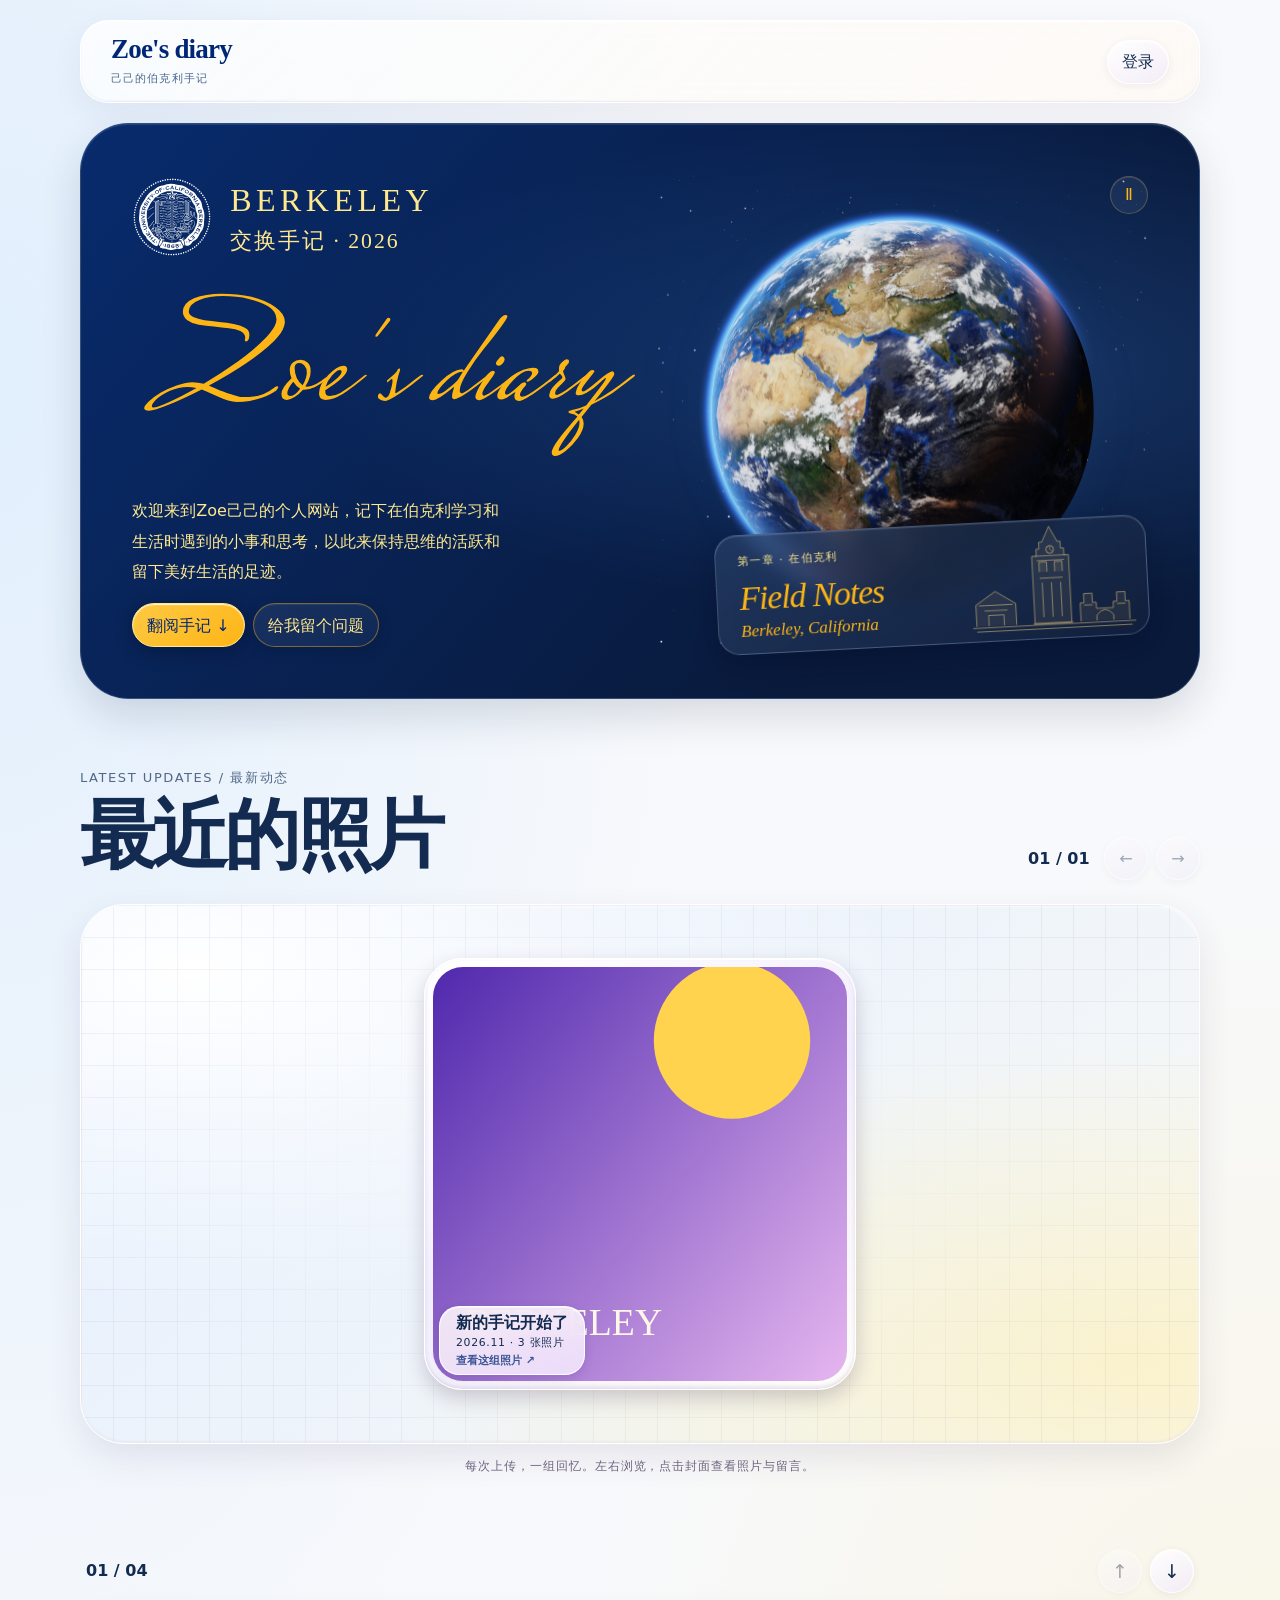
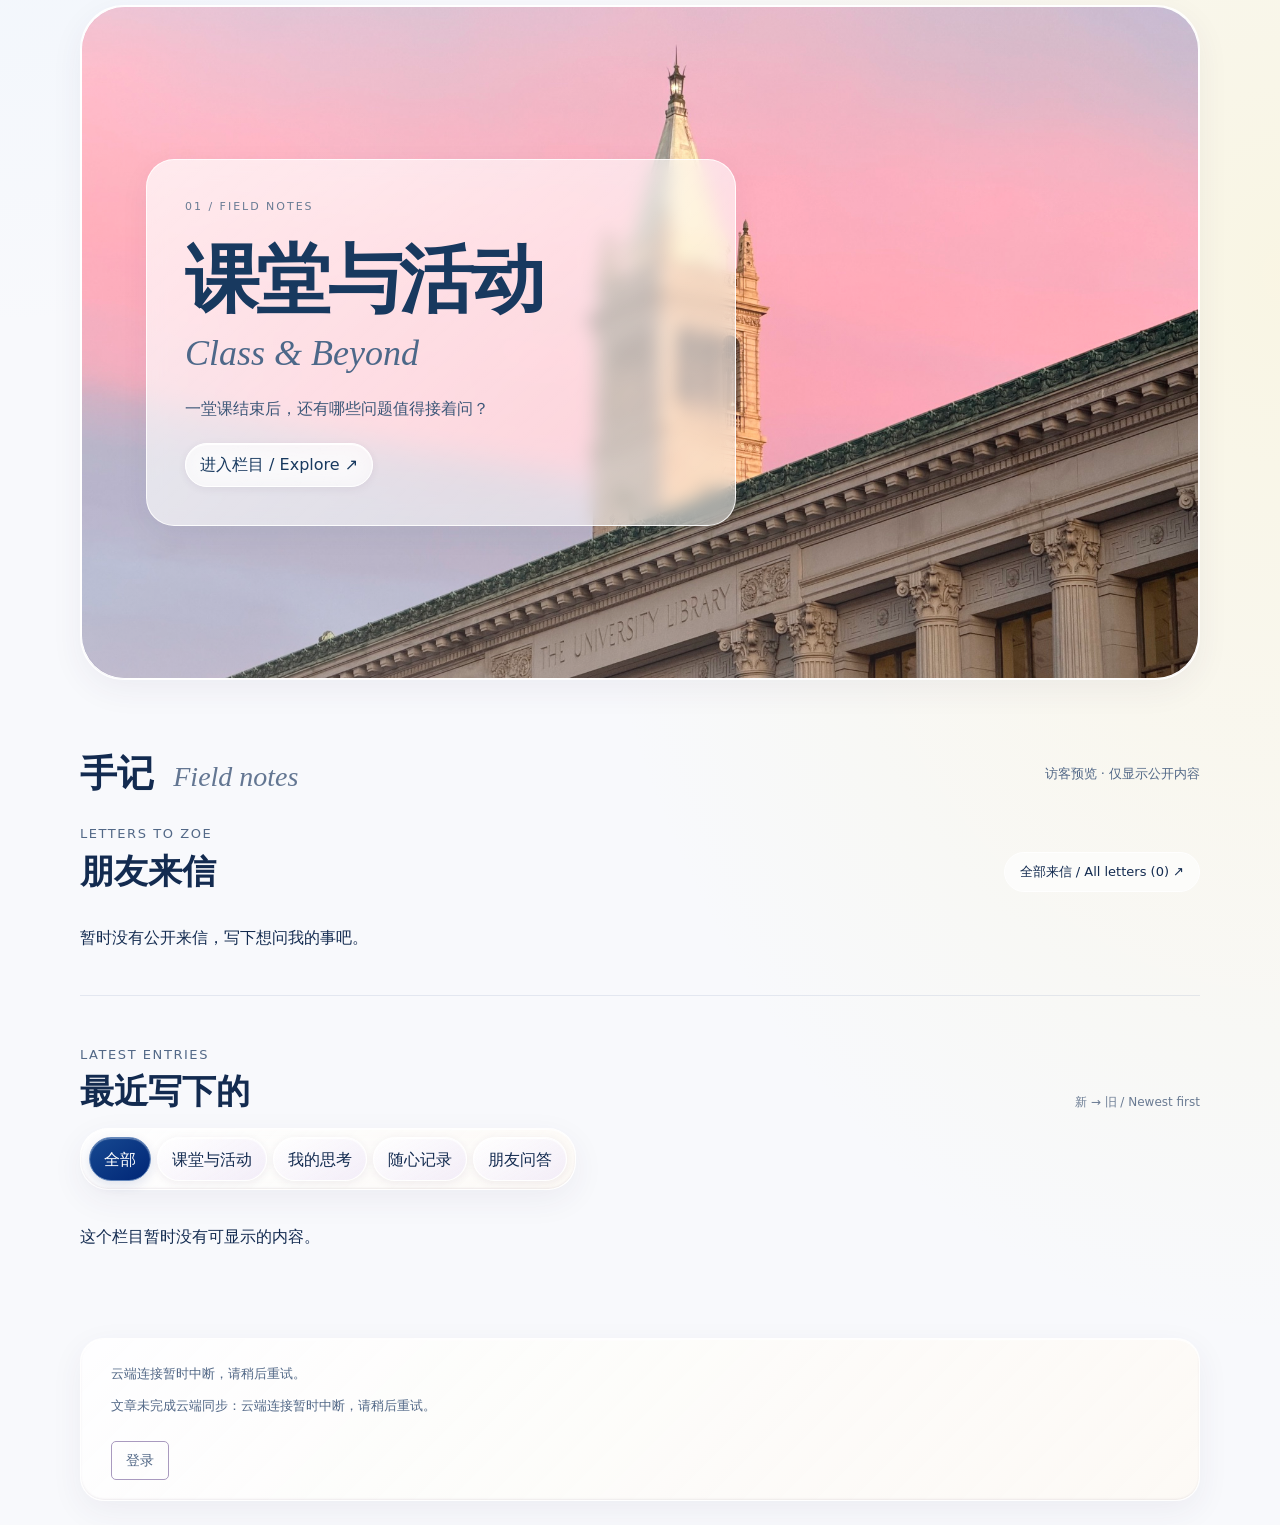
==== index.html @ cb672be5 "Publish Zoe diary frontend with shared private cloud storage Publish only the reviewed public page f" ====
<!doctype html><html lang="zh-CN"><head><meta charset="utf-8"><meta name="viewport" content="width=device-width,initial-scale=1"><meta name="description" content="Zoe 在伯克利的学习与生活手记"><title>Zoe's diary</title><link rel="stylesheet" href="styles.css?v=independent-1"><link rel="stylesheet" href="diary.css?v=independent-1"><link rel="stylesheet" href="journal.css?v=independent-1"></head><body>
<dialog id="intro" aria-label="开场动画"><b id="introCount" aria-hidden="true">100%</b><button type="button" id="skipIntro">跳过开场</button></dialog>
<header><strong lang="en">Zoe's diary<span>己己的伯克利手记</span></strong><button id="loginEntry" type="button">登录</button><button id="authorEntry" type="button" hidden>作者中心</button><button id="openEntryTrash" type="button" hidden>已删除内容</button><button id="mode" hidden>切换访客预览</button><button class="primary" id="new" hidden>＋ 写一篇</button></header>
<main id="homeMain">
  <div class="hero">
    <div class="hero-copy"><div class="hero-identity"><img src="/asset-berkeley-seal.svg" width="80" height="80" alt="加利福尼亚大学伯克利分校校徽"><small class="label"><span lang="en">BERKELEY</span><br><span>交换手记 · 2026</span></small></div><h1><button id="titleSignature" type="button" lang="en" aria-label="Zoe's diary，点击重写">Zoe's diary</button></h1><p>欢迎来到Zoe己己的个人网站，记下在伯克利学习和生活时遇到的小事和思考，以此来保持思维的活跃和留下美好生活的足迹。</p><div class="actions"><button class="primary" id="browse">翻阅手记 ↓</button><button id="ask">给我留个问题</button></div></div>
    <div class="hero-orbit">
      <div id="heroGlobe" role="img" aria-label="缓缓旋转的地球，可左右拖动"><div class="globe-placeholder" aria-hidden="true"></div><canvas aria-hidden="true"></canvas></div>
      <button id="globeMotion" type="button" aria-label="暂停地球自动旋转">Ⅱ</button>
      <div class="chapter"><div class="chapter-copy"><small class="label">第一章 · 在伯克利</small><b id="latinSignature" lang="en">Field Notes</b><i>Berkeley, California</i></div>
        <svg class="berkeley-skyline" viewBox="0 0 220 145" fill="none" aria-hidden="true">
          <g fill="currentColor" fill-opacity=".12" stroke="currentColor" stroke-width="1" stroke-linejoin="round">
            <path d="M8 132V104L34 87L60 104V132M12 105H56M19 112H49M24 132V118H44V132"/>
            <path d="M84 132V44H90V35H94V26H98L108 6L118 26H122V35H126V44H132V132Z"/>
            <path d="M88 44H128M90 50H126M93 65V52H103V65M113 65V52H123V65M93 73H123M96 79V124M108 79V124M120 79V124M82 132H134"/>
            <path d="M144 132V108H149V96H160V108H165V116H187V108H192V96H203V108H208V132M165 132V125Q176 111 187 125V132M149 111H160M192 111H203"/>
            <path d="M3 134H216M8 139H211" fill="none"/>
          </g>
          <circle cx="108" cy="36" r="5" stroke="currentColor" stroke-width="1.2"/>
          <path d="M108 32V36L111 38" stroke="currentColor" stroke-width=".8"/>
        </svg>
      </div>
    </div>
  </div>
  <section id="updates" aria-labelledby="updatesTitle">
    <div class="updates-head">
      <div><small class="label">LATEST UPDATES / 最新动态</small><h2 id="updatesTitle">最近的照片</h2></div>
      <div class="actions">
        <span id="updateCount" aria-live="polite">01 / 03</span>
        <button id="updatePrev" aria-label="上一张照片" type="button">←</button>
        <button id="updateNext" aria-label="下一张照片" type="button">→</button>
        <button class="primary" id="addUpdate" type="button">＋ 上传照片</button>
        <button id="openPhotoTrash" type="button" hidden>已删除照片</button>
      </div>
    </div>
    <div id="coverflow" tabindex="0" role="region" aria-roledescription="carousel" aria-label="照片动态，按上传批次浏览，可左右拖动">
      <div class="update-rail"><div class="update-stage"></div></div>
    </div>
    <p class="dragHint">每次上传，一组回忆。左右浏览，点击封面查看照片与留言。</p>
  </section>
  <section id="covers" aria-label="翻阅栏目"><div class="coverbar"><p id="coverCount" aria-live="polite">01 / 04</p><div class="actions"><button id="coverPrev" aria-label="上一个栏目">↑</button><button id="coverNext" aria-label="下一个栏目">↓</button></div></div><div id="coverTrack" tabindex="0" aria-label="栏目封面，可上下滑动"></div></section>
  <section id="notes" tabindex="-1"><div class="bar"><h2>手记 <i>Field notes</i></h2><small id="view">作者视角 · 含私人记录</small></div><section id="pinnedLetters" aria-labelledby="pinnedHeading"><div class="notes-section-head"><div><small class="label">LETTERS TO ZOE</small><h3 id="pinnedHeading">朋友来信</h3></div><button id="allLetters" type="button">全部来信 ↗</button></div><div id="letterHighlights"></div></section><div class="notes-section-head"><div><small class="label">LATEST ENTRIES</small><h3>最近写下的</h3></div><span>新 → 旧 / Newest first</span></div><nav id="tabs" aria-label="手记栏目"></nav><div id="entries"></div></section>
</main>
<main id="journalPage" hidden tabindex="-1">
  <div class="journal-nav"><button id="backToDiary" type="button">← 返回手记 / Back to diary</button><nav id="journalTabs" aria-label="切换手记栏目"></nav><button id="writeLetterFromJournal" hidden type="button">给我写封信 / Write a letter ↗</button></div>
  <div class="journal-heading"><small class="label" id="journalEnglish"></small><h1 id="journalTitle"></h1><p id="journalDescription"></p></div>
  <nav id="classTopics" hidden aria-label="课堂与活动分区"></nav>
  <section id="journalGallerySection" aria-label="栏目文章画廊"><div id="journalGallery" tabindex="0" role="region" aria-roledescription="carousel" aria-label="左右滑动浏览文章"><div class="journal-rail"><div class="journal-stage"></div></div></div><div class="journal-gallery-controls"><button id="journalPrev" type="button" aria-label="上一篇文章">←</button><span id="journalCount" aria-live="polite"></span><button id="journalNext" type="button" aria-label="下一篇文章">→</button></div><p class="journal-hint">左右滑动，点击阅读 / Slide to explore, open to read</p><div id="journalEmpty" hidden><h2>这一页，还在慢慢写。</h2><p>New stories are on their way.</p><button id="writeInTopic" class="primary" type="button">在这里写一篇 ↗</button></div></section>
</main>
<dialog id="articleReader" aria-labelledby="articleHeading"><div class="article-reader-toolbar"><small id="articleCategory"></small><button id="closeArticle" type="button" aria-label="关闭文章">×</button></div><h2 id="articleHeading"></h2><p id="articleDate"></p><div id="articleBody" class="article-prose"></div><section id="articleDiscussion" aria-label="文章评论"><div class="bar"><h3>读后留言</h3><button id="refreshArticleComments" type="button">刷新留言</button></div><p class="discussion-note">留言默认仅你和 Zoe 可见，由 Zoe 决定是否公开；回复跟随原评论的可见范围。</p><div id="articleCommentList" aria-live="polite"></div><form id="articleCommentForm"><label>你的落款（选填）<input name="nickname" maxlength="40" autocomplete="nickname"></label><p id="articleReplyTarget" hidden></p><button id="cancelArticleReply" type="button" hidden>取消回复</button><label>写下你的想法<textarea name="body" required maxlength="2000" placeholder="读到这里，你想到了什么？"></textarea></label><button class="primary" type="submit">发送留言</button><p id="articleCommentStatus" role="status"></p></form></section><div class="article-reader-actions"><button id="previousArticle" type="button">← 上一篇</button><button id="editArticle" type="button">编辑文章</button><button id="editArticleCover" type="button">编辑封面</button><button id="deleteArticleEntry" type="button" hidden>删除文章</button><button id="nextArticle" type="button">下一篇 →</button></div></dialog>
<dialog id="coverEditor" aria-labelledby="coverEditorHeading"><form id="coverForm"><div class="cover-editor-head"><div><small class="label">MAKE IT YOURS</small><h2 id="coverEditorHeading">编辑封面</h2></div><button id="closeCoverEditor" type="button" aria-label="关闭封面编辑">×</button></div><p>封面图片与文字单独保存，不会改动文章正文。</p><div class="cover-editor-layout"><div id="entryCoverPreview" aria-label="封面预览"></div><div><label>封面样式<select name="mode"><option value="auto">默认图片</option><option value="image">自选图片</option><option value="text">纯文字封面</option></select></label><label>封面图片<input name="image" type="file" accept="image/*"></label><label>封面标题（选填）<input name="title" maxlength="100" placeholder="留空沿用原有标题"></label><label>封面副标题（选填）<textarea name="subtitle" maxlength="160" placeholder="一句话、一段心情，或英文小标题"></textarea></label><button id="resetEntryCover" type="button">恢复默认封面</button></div></div><p id="coverSaveStatus" role="status"></p><div class="actions"><button id="saveEntryCover" class="primary" type="submit">保存封面</button><button id="cancelEntryCover" type="button">取消</button></div></form></dialog>
<footer><small id="cloudNotice" role="status">正在连接云端…</small><div class="actions"><button id="importLocal" hidden type="button">同步本机旧照片到云端</button><button id="importLetters" hidden type="button">同步本机旧留言到云端</button></div><small id="articleSyncStatus" role="status">正在连接文章云端…</small><button id="retryArticleSync" type="button" hidden>重试文章同步</button><div class="account-footer"><button id="footerLogin" type="button">登录</button><button id="footerAuthor" type="button" hidden>作者中心</button></div></footer>
<dialog id="loginPanel" aria-labelledby="loginHeading"><div class="bar"><h2 id="loginHeading">Google 登录</h2><button type="button" data-close aria-label="关闭登录说明">×</button></div><p id="loginMessage">公开内容无需登录。只有 Zoe 指定的 Google 账号可以进入作者中心。</p><p>手机和电脑都可以直接通过浏览器登录。</p><a id="accountSignIn" class="account-link primary" target="_top" href="https://zoe-diary.zoe-diary-independent.workers.dev/auth/login">使用 Google 登录</a></dialog>
<dialog id="authorCenter" aria-labelledby="authorHeading"><div class="bar"><div><small>YOUR DIARY, YOUR SPACE</small><h2 id="authorHeading">作者中心</h2></div><button type="button" data-close aria-label="关闭作者中心">×</button></div><p>欢迎回来，Zoe。文章和照片保存在同一个云端，手机与电脑同步。</p><div class="actions author-shortcuts"><button id="authorWrite" class="primary" type="button">写一篇文章</button><button id="authorUpload" type="button">上传一组照片</button><button id="openMigration" type="button">迁移与备份</button><button id="authorLetters" type="button">回复来信</button></div><nav class="author-tabs" aria-label="作者管理内容"><button id="authorArticleTab" type="button" aria-pressed="true">文章管理</button><button id="authorPhotoTab" type="button" aria-pressed="false">照片管理</button></nav><p id="authorCenterStatus" role="status"></p><div id="authorArticleList"></div><div id="authorAlbumList" hidden></div><div class="account-footer"><form method="post" action="/auth/logout"><button type="submit">退出账号</button></form><span>只有作者账号能进入此处。</span></div></dialog>
<dialog id="migrationPanel" aria-labelledby="migrationHeading"><div class="bar"><h2 id="migrationHeading">迁移与备份</h2><button type="button" data-close aria-label="关闭迁移面板">×</button></div><p>导入原网站的完整云端备份，保留私密设置、照片原图、评论和相册顺序。现有的不同内容不会被覆盖。</p><p id="migrationStatus" role="status"></p><input id="migrationFile" type="file" accept=".ndjson" hidden><button id="chooseMigration" type="button">选择原网站备份文件</button><a class="account-link" href="/api/migration/export" download>下载当前云端备份</a></dialog>
<dialog id="editor"><form id="editForm"><h2 id="editHeading">写一篇</h2><label>标题<input name="title" required maxlength="120"></label><div class="meta-fields"><label>栏目<select name="category"></select></label><label>可见范围<select name="visibility"><option value="private">仅自己可见</option><option value="public">所有访客可见</option></select></label></div><div class="meta-fields"><label id="topicLabel" hidden>课堂分区<select name="topic"><option>有趣的经济学小知识</option><option>beyond lecture</option></select></label><label>发表时间<input type="datetime-local" name="publishedAt"><small>未记日期的旧手记可留空</small></label></div><strong id="proseLabel">正文</strong><div class="actions prose-tools" role="group" aria-label="正文排版"><button type="button" data-format="formatBlock" data-value="p">正文</button><button type="button" data-format="formatBlock" data-value="h4">小标题</button><button type="button" data-format="bold">加粗</button><button type="button" data-format="italic">斜体</button><button type="button" data-format="insertUnorderedList">列表</button><button type="button" data-format="justifyLeft">左对齐</button><button type="button" data-format="justifyCenter">居中</button><button type="button" id="photo">＋ 相册图片</button><input hidden type="file" id="photos" accept="image/*" multiple></div><div id="imageTools" class="actions prose-tools" role="group" aria-label="图片排版" hidden><label class="image-size">图片宽度 <output id="imagePercent" for="imageSize"></output><input id="imageSize" type="range" min="10" max="100" step="1"></label><button type="button" data-image-align="left">左侧环绕</button><button type="button" data-image-align="center">居中独占</button><button type="button" data-image-align="right">右侧环绕</button><button type="button" id="removePhoto">移除图片</button><input id="imageAlt" aria-label="图片说明" placeholder="图片说明（选填）"></div><div id="prose" class="article-prose" contenteditable="true" role="textbox" aria-multiline="true" aria-labelledby="proseLabel"></div><label id="replyLabel">公开回复<textarea name="reply"></textarea></label><div class="actions"><button class="primary">保存</button><button type="button" data-close>取消</button></div></form></dialog>
<dialog id="question"><form id="askForm"><h2 id="askHeading">给己己写封信</h2><button id="openSentLetters" type="button">我寄出的信</button><p>信会先进入私人收件箱，由己己决定是否公开回复。公开回复后，填写的落款也会随信展示。</p><label>落款（选填）<input name="nickname" maxlength="40"></label><label>想问什么？<textarea name="message" required maxlength="2000" placeholder="亲爱的己己，"></textarea></label><div class="actions"><button class="primary">折好信纸并寄出</button><button type="button" data-close>取消</button></div></form></dialog>
<dialog id="updateEditor"><form id="updateForm"><h2>上传一组新动态</h2><p>一次选择的照片会合成一组动态，第一张作为封面，最新上传的一组排在最前。每组最多 50 张。</p><label>这组照片的标题（选填）<input name="caption" maxlength="80" placeholder="例如：周末去了 Big Sur"></label><label>照片<input name="images" type="file" accept="image/*" multiple required></label><div class="actions"><button class="primary">添加到首页</button><button type="button" data-close>取消</button></div></form></dialog>
<dialog id="albumReader" aria-labelledby="albumHeading">
  <div class="album-toolbar"><div><small class="label">A LITTLE MOMENT / 照片手记</small><h2 id="albumHeading"></h2><p id="albumMeta"></p><button id="openAlbumManager" type="button" hidden>管理这组照片</button></div><button id="closeAlbum" type="button" aria-label="关闭照片组">×</button></div>
  <div class="album-layout">
    <div class="album-photos"><div id="swipeStack" role="group" aria-label="这组照片，可左右滑动"></div><div class="album-controls"><button id="albumPrev" type="button" aria-label="上一张组内照片">←</button><span id="albumCount" aria-live="polite"></span><button id="albumNext" type="button" aria-label="下一张组内照片">→</button></div><p class="stack-hint">左右滑动照片，或使用方向键</p><p id="photoCaption"></p><div class="photo-author-actions" id="photoAuthorActions" hidden><button id="manageAlbumFromPhoto" type="button">增加或删除照片</button><button id="editPhotoText" type="button">编辑标题与说明</button><button id="deletePhoto" type="button">删除这张照片</button></div><p id="photoManageStatus" role="status"></p></div>
    <section class="photo-conversation" aria-labelledby="commentsHeading"><div class="conversation-heading"><h3 id="commentsHeading">照片旁的悄悄话</h3><button id="refreshComments" type="button" aria-label="刷新照片评论">↻</button></div><p class="comment-note">每张照片有自己的留言，评论与回复对访客可见。</p><div id="photoComments" role="log" aria-live="polite" aria-label="照片评论"></div><p id="commentStatus" role="status"></p><form id="commentForm"><div id="replyContext" hidden><span></span><button id="cancelReply" type="button" aria-label="取消回复">×</button></div><label>你的昵称（选填）<input id="commentNickname" name="nickname" maxlength="40" autocomplete="nickname" placeholder="一位朋友"></label><label id="commentBodyLabel" for="commentBody">写一条评论</label><textarea id="commentBody" name="body" required maxlength="1000" placeholder="留下这一刻的心情…"></textarea><div class="actions"><button class="primary" id="sendComment" type="submit">发送评论 ↗</button><span class="comment-sending" hidden aria-label="正在发送"><i></i><i></i><i></i></span></div></form></section>
  </div>
</dialog>
<dialog id="photoTextEditor" aria-labelledby="photoTextHeading"><form id="photoTextForm"><h2 id="photoTextHeading">编辑照片文字</h2><label>这组照片的标题<input name="title" maxlength="80" required></label><label>当前照片的说明<textarea name="caption" maxlength="500" placeholder="记下照片里的故事…"></textarea></label><p id="photoTextStatus" role="status"></p><div class="actions"><button class="primary" type="submit">保存文字</button><button id="cancelPhotoText" type="button">取消</button></div></form></dialog>
<dialog id="commentEditor" aria-labelledby="commentEditorHeading"><form id="commentEditForm"><h2 id="commentEditorHeading">编辑评论</h2><label id="commentEditLabel">评论内容<textarea name="body" maxlength="1000" required></textarea></label><p id="commentDeleteNote" hidden>删除后会隐藏评论内容，已有回复保留。你可以点击“恢复评论”撤销删除。</p><p id="commentEditStatus" role="status"></p><div class="actions"><button id="saveCommentEdit" class="primary" type="submit">保存评论</button><button id="cancelCommentEdit" type="button">取消</button></div></form></dialog>
<dialog id="photoDeleteConfirm" aria-labelledby="photoDeleteHeading"><h2 id="photoDeleteHeading">删除这张照片？</h2><p>照片将从动态中移除。你可以在“已删除照片”中恢复，原有留言也会保留。</p><p id="photoDeleteStatus" role="status"></p><div class="actions"><button id="confirmPhotoDelete" class="primary" type="button">移入已删除照片</button><button id="cancelPhotoDelete" type="button">保留照片</button></div></dialog>
<dialog id="photoTrash" aria-labelledby="photoTrashHeading"><div class="bar"><h2 id="photoTrashHeading">已删除照片</h2><button id="closePhotoTrash" type="button" aria-label="关闭已删除照片">×</button></div><p id="photoTrashStatus" role="status"></p><div id="photoTrashList"></div></dialog>
<dialog id="letterReader" aria-labelledby="letterHeading">
  <div class="letter-toolbar"><h2 id="letterHeading">朋友来信</h2><button type="button" id="closeLetter" aria-label="关闭来信">×</button></div>
  <p id="letterSender" class="letter-sender" hidden></p>
  <div class="envelope-scene">
    <div class="envelope-back"></div>
    <div class="folded-letter" aria-hidden="true"><div class="paper-fold fold-top"></div><div class="paper-fold fold-middle"></div><div class="paper-fold fold-bottom"></div></div>
    <div class="envelope-front"><span>TO 己己</span><p>一封朋友的来信</p><div class="envelope-folds" aria-hidden="true"></div><i class="wax-seal" aria-hidden="true">♥</i></div>
    <button id="tearStrip" class="tear-strip" type="button" aria-label="撕开信封"><span>向左拖动撕开 ←</span></button>
  </div>
  <div class="letter-content" hidden tabindex="-1"><div class="paper-ornament" aria-hidden="true"></div><p class="letter-date"></p><h3></h3><div class="letter-message"></div><div class="letter-reply"></div></div>
  <p class="tear-hint">拖动撕条，或点击撕开信封</p><button id="replyLetterEntry" type="button" hidden>回复</button><button id="deleteLetterEntry" type="button" hidden>删除来信</button>
</dialog>
<dialog id="albumManager" aria-labelledby="albumManagerHeading"><div class="bar"><div><small>PHOTO COLLECTION</small><h2 id="albumManagerHeading">管理这组照片</h2></div><button id="closeAlbumManager" type="button" aria-label="关闭照片管理">×</button></div><p id="albumManagerTitle"></p><p>追加的照片会留在这一组，照片组的发布时间保持不变。删除的照片可以从首页“已删除照片”恢复。</p><button id="appendAlbumPhotos" class="primary" type="button">添加照片到这一组</button><input id="albumNewPhotos" type="file" accept="image/*" multiple hidden><p class="album-sort-note">按住“拖动排序”调整位置，松手后自动保存；也可用前移、后移按钮。封面可单独选择，顺序和封面会同步到手机、电脑及访客页面。</p><p id="albumManagerStatus" role="status"></p><div id="albumManagerGrid"></div></dialog><dialog id="entryDeleteConfirm" aria-labelledby="entryDeleteHeading"><h2 id="entryDeleteHeading">删除内容？</h2><p id="entryDeleteTitle"></p><p>删除后会从页面隐藏，你可以在顶部的“已删除内容”中恢复。</p><p id="entryDeleteStatus" role="status"></p><div class="actions"><button id="confirmEntryDelete" class="primary" type="button">删除并保留恢复副本</button><button id="cancelEntryDelete" type="button">取消</button></div></dialog><dialog id="entryTrash" aria-labelledby="entryTrashHeading"><div class="bar"><h2 id="entryTrashHeading">已删除内容</h2><button id="closeEntryTrash" type="button" aria-label="关闭已删除内容">×</button></div><p id="entryTrashStatus" role="status"></p><div id="entryTrashList"></div></dialog><dialog id="letterReplyEditor" aria-labelledby="letterReplyHeading"><form id="letterReplyForm"><h2 id="letterReplyHeading">回复来信</h2><p id="replySender"></p><div id="replyOriginal" class="reply-original article-prose"></div><p class="discussion-note">这是对方的原文，只有写信人可以修改。</p><label>你的回复<textarea name="reply" maxlength="5000" placeholder="亲爱的朋友，"></textarea></label><label>可见范围<select name="visibility"><option value="private">仅自己与写信人可见</option><option value="public">公开来信与回复</option></select></label><p id="letterReplyStatus" role="status"></p><div class="actions"><button class="primary" type="submit">保存回复</button><button type="button" data-close>取消</button></div></form></dialog><dialog id="sentLetters" aria-labelledby="sentLettersHeading"><div class="bar"><h2 id="sentLettersHeading">我寄出的信</h2><button type="button" data-close aria-label="关闭">×</button></div><p>登录寄信时的同一账号，或使用寄信时的设备与浏览器，可以修改自己的原文。修改后会转为私密，等待 Zoe 再次决定是否公开。</p><div id="sentLetterList"></div><p id="sentLettersStatus" role="status"></p></dialog><script src="pages-config.js"></script><script src="stationery.js?v=independent-1"></script><script src="letters.js?v=independent-1"></script><script src="journal-data.js?v=independent-1"></script><script src="script.js?v=independent-1"></script><script src="journal.js?v=independent-1"></script><script src="cover-editor.js?v=independent-1"></script><script src="entry-management.js?v=independent-1"></script><script src="articles.js?v=independent-1"></script><script src="signature.js?v=independent-1"></script><script src="albums.js?v=independent-1"></script><script src="author.js?v=independent-1"></script><script src="migration-ui.js?v=independent-1"></script><script src="discussion.js?v=independent-1"></script><script src="garden.js?v=independent-1"></script><script type="module" src="earth.js?v=independent-1"></script></body></html>
---- styles.css ----
:root{--violet:#4821aa;--gold:#ffd34e;--paper:#fff8e9;--ink:#272348;--ease-out:cubic-bezier(.23,1,.32,1);--ease-in-out:cubic-bezier(.77,0,.175,1)}
*{box-sizing:border-box}body{margin:0;background:var(--paper);color:var(--ink);font:16px/1.7 "Noto Sans SC",system-ui,sans-serif}header,main,footer{width:min(1120px,90%);margin:auto}header{min-height:76px;display:flex;flex-wrap:wrap;align-items:center;gap:15px;border-bottom:1px solid #d9cfe6}header strong{margin-right:auto;font-family:serif;font-size:23px}button,input,textarea,select{font:inherit;color:inherit}button{cursor:pointer;border:1px solid #a99abf;padding:7px 14px;background:transparent;border-radius:5px;transition:background-color .2s ease,transform .2s var(--ease-out)}button:hover{background:#f1dcff;transform:translateY(-2px)}button:focus-visible,a:focus-visible,#coverflow:focus-visible{outline:2px solid #4821aa;outline-offset:3px}.primary{background:var(--violet);color:#fff7e7;border-color:var(--violet)}.primary:hover{background:#602ecf}.hero{min-height:calc(100svh - 76px);display:grid;grid-template-columns:1fr .56fr;align-items:center;gap:4%;padding:clamp(24px,5vw,76px);background:var(--violet);color:var(--paper);box-shadow:0 0 0 100vmax var(--violet);clip-path:inset(0 -100vmax);margin:0 0 64px;isolation:isolate}.hero p,.hero .label{color:var(--paper)}h1,h2,h3{font-family:"Noto Serif SC",Songti SC,serif;line-height:1.18}h1{font-size:clamp(52px,10.4vw,155px);line-height:.98;margin:14px 0 24px;font-weight:900;letter-spacing:-.05em}h2{font-size:37px;margin:0}.hero p{max-width:36ch}.hero .primary{background:var(--gold);color:var(--ink);border-color:var(--gold)}.hero #ask{color:var(--paper);border-color:var(--gold)}.hero #ask:hover{color:var(--ink)}.chapter{background:var(--gold);color:var(--violet);box-shadow:10px 10px 0 #272348;min-height:240px;padding:30px;display:flex;flex-direction:column;justify-content:space-between;transform:rotate(2deg);transition:transform .25s var(--ease-out)}.chapter:hover{transform:rotate(0)}.chapter b{font:clamp(38px,6vw,75px)/.95 Georgia,serif;letter-spacing:-.08em}.chapter i{font:italic 30px Georgia,serif}.label,small{font-size:13px;color:#544865}.label{letter-spacing:.12em}nav,.bar,.actions{display:flex;flex-wrap:wrap;gap:8px;align-items:center}.bar{justify-content:space-between;gap:18px;margin-bottom:18px}section{margin-bottom:72px;scroll-margin:20px}nav{margin-bottom:17px}#entries{display:grid;grid-template-columns:repeat(2,minmax(0,1fr));gap:14px}article{background:#f0e6ff;border:0;padding:24px;border-radius:12px;transition:transform .2s var(--ease-out)}article:hover{transform:translateY(-3px)}article[data-category="课堂与活动"]{background:#ffeb9d}article[data-category="随心记录"]{background:#d5f4e3}article[data-category="朋友问答"]{background:#ffdbdf}article h3{font-size:26px;margin:10px 0;overflow-wrap:anywhere}article p{white-space:pre-wrap;margin:8px 0 16px}footer{border-top:1px solid #d9cfe6;padding:20px 0 36px}dialog{width:min(600px,92vw);max-height:90vh;border:1px solid #a6b9a8;background:#faf9f4;color:inherit;padding:24px}dialog::backdrop{background:#20362b88}form label{display:grid;margin:12px 0;gap:4px}input,textarea,select{width:100%;background:#fff;border:1px solid #bfcbbd;border-radius:4px;padding:8px}textarea{min-height:110px;resize:vertical}[hidden]{display:none!important}
.coverbar{display:flex;align-items:center;justify-content:space-between;gap:12px;margin-bottom:12px}.coverbar p{margin:0;font-weight:700;font-variant-numeric:tabular-nums}.coverbar button{font-size:19px;min-width:44px;padding:4px 9px}.coverbar button:disabled{opacity:.4;cursor:default;transform:none}#coverTrack{display:flex;flex-direction:column;height:75svh;overflow-y:auto;scroll-snap-type:y mandatory;scrollbar-width:none;border:1px solid var(--violet);position:relative}#coverTrack::-webkit-scrollbar{display:none}.cover{scroll-snap-align:start;flex:0 0 100%;min-width:0;min-height:0;scroll-snap-stop:always;background:var(--cover-bg);color:var(--cover-ink);display:grid;grid-template-columns:1fr .48fr;align-items:center;gap:20px;padding:clamp(22px,5vw,72px);overflow:hidden}.cover h2{font-size:clamp(44px,10vw,130px);letter-spacing:-.07em;font-weight:900;margin:0 0 12px}.cover p{max-width:26ch}.cover button{border-color:currentColor;color:inherit}.cover button:hover{background:#ffffff29}.cover-mark{font:900 clamp(100px,21vw,305px)/.8 Georgia,serif;text-align:center;color:transparent;-webkit-text-stroke:2px var(--cover-ink);transform:rotate(-9deg) scale(1.15);transition:transform .35s var(--ease-out);pointer-events:none}.cover:hover .cover-mark,.cover:focus-within .cover-mark{transform:rotate(4deg) scale(1.23)}
#intro{position:fixed;inset:0;z-index:10;background:var(--violet);color:var(--gold);display:none;width:100%;height:100%;max-width:none;max-height:none;margin:0;border:0;align-content:center;justify-items:center;gap:18px}#intro[open]{display:grid}#intro b{font:900 clamp(90px,24vw,350px)/.9 Georgia,serif;font-variant-numeric:tabular-nums}#intro button{color:inherit;border-color:currentColor}
#editor{width:min(1050px,94vw);max-height:94dvh;border:0;border-radius:14px;background:#fffaf3;padding:clamp(16px,4vw,36px)}.meta-fields{display:grid;grid-template-columns:1fr 1fr;gap:12px}.article-prose{display:flow-root;overflow-wrap:anywhere;white-space:pre-wrap}.article-prose p{margin:0 0 .7em}.article-prose h4{font-size:1.25em;margin:.65em 0}.article-prose img{display:block;height:auto;max-width:100%;margin:.6em auto;border-radius:6px}.article-prose img[data-align="left"]{float:left;margin:.3em 1em .6em 0}.article-prose img[data-align="right"]{float:right;margin:.3em 0 .6em 1em}.article-prose img[data-selected]{outline:3px solid #7745db;outline-offset:3px}#prose{min-height:48dvh;border:1px solid #c5b7d7;border-radius:8px;background:white;padding:clamp(12px,3vw,28px);margin:8px 0 16px}#prose:focus{outline:2px solid #7745db;outline-offset:1px}#prose:empty:before{content:"在这里写正文，点击「相册图片」可在光标处插图。";color:#716681;pointer-events:none}.prose-tools{margin:8px 0}.prose-tools button{padding:4px 9px;font-size:14px}.prose-tools .image-size{display:flex;flex-wrap:wrap;align-items:center;gap:8px;margin:0}.image-size input{width:115px;padding:0;accent-color:#4821aa}#imageAlt{width:auto;max-width:100%;flex:1 1 150px}#notes{scroll-margin-top:12px}
.updates-head{display:flex;align-items:end;justify-content:space-between;gap:2rem;margin-bottom:1.5rem}
.updates-head h2{font-size:clamp(38px,6vw,76px);letter-spacing:-.05em}
.updates-head .actions{justify-content:flex-end}
.updates-head span{font-weight:700;font-variant-numeric:tabular-nums;margin-right:.4rem}
.updates-head button {
  min-height: 44px;
  border: 1px solid #fff;
  border-radius: 999px;
  background: linear-gradient(155deg, #fffdf9, #eee8fa);
  box-shadow: inset 0 1px 0 #fff, 0 3px 10px #30214b18;
}
.updates-head #updatePrev, .updates-head #updateNext { min-width: 44px; }
.updates-head #addUpdate {
  color: #fff;
  border-color: #9b7ad8;
  background: linear-gradient(160deg, #7851c2, var(--violet));
  box-shadow: inset 0 1px 1px #ffffff6b, 0 3px 10px #4821aa2c;
}
#coverflow {
  --update-size: min(432px, 64svh, 64vw);
  height: calc(var(--update-size) + clamp(48px, 12svh, 120px));
  position: relative;
  overflow-x: auto;
  overflow-y: hidden;
  overscroll-behavior-x: contain;
  scrollbar-width: none;
  scroll-snap-type: x mandatory;
  background:
    radial-gradient(ellipse at 11% 5%, #fff9 0%, transparent 47%),
    radial-gradient(ellipse at 86% 86%, #f1d7ec 0%, transparent 48%),
    radial-gradient(ellipse at 16% 75%, #d4ddec 0%, transparent 50%),
    linear-gradient(144deg, #f7f4ee 18%, #e6ddf2 72%, #f6e9e6);
  border: 1px solid #fff;
  border-radius: clamp(24px, 4vw, 44px);
  box-shadow: inset 0 1px 4px #fffe, inset 0 -1px 3px #57466a20, 0 14px 34px #39244d19;
}
#coverflow::-webkit-scrollbar { display: none; }
#coverflow.is-dragging { scroll-snap-type: none; cursor: grabbing; }
.update-rail { position: relative; width: var(--update-track-width, 100%); height: 100%; }
.update-stage {
  position: sticky;
  left: 0;
  width: var(--update-viewport, 100%);
  height: 100%;
  perspective: 1400px;
  overflow: clip;
}
.update-stage::before {
  content: "";
  position: absolute;
  inset: 0;
  pointer-events: none;
  background:
    linear-gradient(#74649215 1px, transparent 1px),
    linear-gradient(90deg, #74649215 1px, transparent 1px);
  background-size: 32px 32px;
  mask-image: radial-gradient(ellipse at 50% 50%, transparent 20%, #000 84%);
}
.update-snap { position: absolute; top: 0; width: 1px; height: 1px; scroll-snap-align: start; pointer-events: none; }
.update-card {
  --glass-inset: clamp(4px, .65vw, 8px);
  position: absolute;
  inset: 50% auto auto 50%;
  margin: 0;
  width: var(--update-size);
  aspect-ratio: 1;
  overflow: hidden;
  border: 1px solid #fff;
  border-radius: clamp(20px, 3vw, 38px);
  background: linear-gradient(150deg, #fff 0%, #f4ebffb3 50%, #ffffffdf 100%);
  box-shadow: inset 0 1px 1px #fff, inset 0 -2px 4px #593f742b, 0 8px 20px #39244d38;
}
.update-card img {
  position: absolute;
  inset: var(--glass-inset);
  width: calc(100% - 2 * var(--glass-inset));
  height: calc(100% - 2 * var(--glass-inset));
  object-fit: cover;
  border-radius: calc(clamp(20px, 3vw, 38px) - var(--glass-inset));
  user-select: none;
}
.update-card::after {
  content: "";
  position: absolute;
  inset: var(--glass-inset);
  border-radius: calc(clamp(20px, 3vw, 38px) - var(--glass-inset));
  background: #302048;
  opacity: var(--update-shade, 0);
  box-shadow: inset 0 1px 0 #fff7;
  pointer-events: none;
}
.update-card figcaption {
  position: absolute;
  z-index: 1;
  inset: auto calc(var(--glass-inset) + 6px) calc(var(--glass-inset) + 6px);
  width: fit-content;
  max-width: calc(100% - 2 * (var(--glass-inset) + 6px));
  padding: .4rem clamp(.65rem, 1.3vw, 1rem);
  color: var(--ink);
  background: #fff9f0ed;
  border: 1px solid #fffe;
  border-radius: clamp(13px, 2vw, 20px);
  box-shadow: inset 0 1px 1px #fff9, 0 3px 10px #21133c20;
  font-weight: 600;
  font-size: clamp(.78rem, 2.8vw, 1rem);
  line-height: 1.25;
  overflow-wrap: anywhere;
  pointer-events: none;
}
@supports (backdrop-filter: blur(8px)) or (-webkit-backdrop-filter: blur(8px)) {
  .update-card figcaption {
    background: linear-gradient(150deg, #fffcf5db, #f3eafbde);
    -webkit-backdrop-filter: blur(10px) saturate(145%);
    backdrop-filter: blur(10px) saturate(145%);
  }
}
.update-card time { display: block; margin-top: .15rem; font-size: .68rem; letter-spacing: .06em; font-weight: 400; }
.update-pick { position: absolute; z-index: 1; inset: 0; width: 100%; border: 0; border-radius: inherit; background: none; }
.update-pick:hover, .update-pick:active { background: none; transform: none; }
.update-pick:focus-visible { outline: 3px solid var(--violet); outline-offset: -5px; }
.update-empty { position: absolute; inset: 0; display: grid; place-content: center; padding: 1rem; text-align: center; color: var(--ink); }
.dragHint { text-align: center; color: #716681; font-size: .75rem; letter-spacing: .08em; }
.visitor #addUpdate { display: none; }
#updatePrev:disabled, #updateNext:disabled { opacity: .4; cursor: default; transform: none; }
@media (hover: hover) and (pointer: fine) {
  #coverflow:not(.is-dragging) { cursor: grab; }
  .updates-head button:not(:disabled):hover { box-shadow: inset 0 1px 1px #fff9, 0 5px 13px #39244d33; }
}
@media(max-width:650px){.hero{grid-template-columns:1fr;gap:24px;min-height:calc(100svh - 100px);padding-bottom:50px}.chapter{min-height:160px}#entries,.meta-fields{grid-template-columns:1fr}#coverTrack{height:70svh}.cover{grid-template-columns:1fr;gap:0;align-content:center}.cover-mark{grid-row:1;text-align:right;font-size:88px}.updates-head{align-items:start;flex-direction:column}.updates-head .actions{justify-content:flex-start}#addUpdate{width:100%;margin-top:.4rem}}
@media(prefers-reduced-motion:reduce){*{animation:none!important}.chapter,.cover-mark{transition:none}}

/* Shared glass surfaces across the homepage. */
.letter-card { position: relative; overflow: hidden; min-height: 240px; }
.letter-card::before { content: ""; position: absolute; inset: auto -2px -80px; height: 150px; border: 1px solid #b599be55; transform: rotate(-12deg); pointer-events: none; }
.letter-card button { position: relative; margin-right: 8px; margin-top: 12px; }
.letter-seal { display: block; margin: 16px 0 0; color: #86639e; font-size: 30px; }
#letterReader { width: min(740px, 94vw); padding: clamp(18px, 4vw, 36px); overflow-x: hidden; }
.letter-toolbar { display: flex; align-items: center; justify-content: space-between; gap: 16px; }
.letter-toolbar h2 { font-size: 28px; }
.letter-toolbar button { font-size: 24px; min-width: 44px; }
.envelope-scene { position: relative; width: min(100%, 500px); height: 280px; margin: 100px auto 28px; perspective: 1100px; }
.envelope-back { position: absolute; inset: 0; border-radius: 10px; background: #c5acc8; box-shadow: 0 16px 30px #57385f24; }
.envelope-front { position: absolute; inset: 0; z-index: 3; padding: 74px 30px 20px; background: linear-gradient(155deg, #f1e3f1, #dfc6de); border-radius: 10px; color: #613c70; }
.envelope-front span { font-size: 12px; letter-spacing: .16em; }
.envelope-front p { font-family: serif; font-size: clamp(20px, 5vw, 30px); margin: 20px 0; }
.envelope-front i { position: absolute; right: 24px; bottom: 16px; font-style: normal; font-size: 36px; }
.tear-strip { position: absolute; inset: 0; z-index: 5; width: 100%; height: 100%; border: 0; border-radius: 10px; padding: 0; background: linear-gradient(140deg, #e4c8df, #b595bd); color: #493054; touch-action: none; cursor: grab; }
.tear-strip span { position: absolute; top: 2px; right: 15px; font-size: 13px; letter-spacing: .08em; }
.tear-strip:hover, .tear-strip:active { background: linear-gradient(140deg, #e4c8df, #b595bd); transform: none; }
.tear-strip:focus-visible { outline-offset: -4px; }
.folded-letter { position: absolute; z-index: 2; inset: 12px 18px 10px; transform-style: preserve-3d; }
.paper-fold { position: absolute; width: 100%; height: 34%; background: linear-gradient(white, #faf3e8); box-shadow: inset 0 -1px 0 #826a4526; backface-visibility: hidden; }
.fold-top { top: 0; transform-origin: 50% 100%; transform: rotateX(-165deg); }
.fold-middle { top: 33%; }
.fold-bottom { top: 66%; transform-origin: 50% 0; transform: rotateX(165deg); }
.letter-out .folded-letter { z-index: 4; }
.letter-open .envelope-scene { display: none; }
.letter-content { margin-top: 24px; padding: clamp(20px, 5vw, 44px); background: #fffdf5; border: 1px solid #d8cdbd; box-shadow: 0 12px 26px #52354e12; border-radius: 3px; white-space: pre-wrap; overflow-wrap: anywhere; font-family: "Noto Serif SC", serif; line-height: 1.9; }
.letter-content h3 { font-size: 24px; }
.letter-date { font-size: 12px; color: #786885; }
.letter-reply { margin-top: 32px; padding-top: 24px; border-top: 1px solid #c8bcd2; color: #593779; }
.tear-hint { text-align: center; font-size: 13px; color: #786885; }
#question { background: linear-gradient(140deg, #fffdf7, #f2e6ef); border: 1px solid white; }
#question textarea { background: repeating-linear-gradient(#fffdf5 0 31px, #d8ccd833 31px 32px); line-height: 32px; padding: 10px 14px; min-height: 220px; }
@media(max-width:650px) { .envelope-scene { height: 240px; margin-top: 70px; } .envelope-front { padding: 62px 22px 18px; } }
@media(prefers-reduced-motion:reduce) { .folded-letter { transform: none !important; } }
:root {
  --glass-surface: linear-gradient(135deg, #ffffffc9, #fffaf2a6);
  --glass-border: 1px solid #fffffff2;
  --glass-shadow: inset 0 1px 1px #fff, inset 0 -1px 2px #6e50711c, 0 10px 32px #412b6510;
}
body {
  background-color: #f6f2ed;
  background-image:
    radial-gradient(ellipse at 9% 5%, #e4dcf4 0%, transparent 30%),
    radial-gradient(ellipse at 95% 28%, #f4dce6 0%, transparent 25%),
    radial-gradient(ellipse at 5% 62%, #d9ebe5 0%, transparent 30%),
    radial-gradient(ellipse at 90% 92%, #e7def7 0%, transparent 30%);
}
header {
  margin: 20px auto;
  min-height: 76px;
  padding: 14px clamp(16px, 2.5vw, 30px);
  border: var(--glass-border);
  border-radius: 28px;
  background: var(--glass-surface);
  box-shadow: var(--glass-shadow);
}
header strong { color: var(--violet); }
header button,
.hero button,
.coverbar button,
.cover button,
#tabs button,
#entries button,
dialog button {
  border: var(--glass-border);
  border-radius: 999px;
  background: linear-gradient(150deg, #ffffffed, #eee7f7b8);
  box-shadow: inset 0 1px 1px #fff, 0 2px 8px #38214a12;
  min-height: 44px;
}
header .primary,
.hero .primary,
#tabs .primary,
dialog .primary {
  background: linear-gradient(150deg, #8260c3, var(--violet));
  color: white;
  border-color: #9b7bd3;
  box-shadow: inset 0 1px 1px #ffffff70, 0 3px 10px #4821aa20;
}
.hero {
  min-height: min(740px, calc(100svh - 136px));
  margin: 0 0 64px;
  padding: clamp(24px, 5vw, 68px);
  color: var(--ink);
  background:
    radial-gradient(ellipse at 4% 0%, #fffdf3e6, transparent 58%),
    radial-gradient(ellipse at 95% 85%, #e5d5f580, transparent 60%),
    linear-gradient(125deg, #ffffff99, #f1e9f3b3);
  border: var(--glass-border);
  border-radius: clamp(28px, 4vw, 48px);
  box-shadow: var(--glass-shadow);
  clip-path: none;
}
.hero h1 {
  color: #382069;
  font-size: clamp(52px, 8.5vw, 118px);
  text-shadow: 0 2px 0 #ffffff8c;
}
.hero p, .hero .label { color: #544865; }
.hero #ask { color: var(--violet); border: var(--glass-border); }
.chapter {
  min-width: 0;
  min-height: 290px;
  padding: clamp(20px, 2.5vw, 30px);
  border: var(--glass-border);
  border-radius: 30px;
  background:
    radial-gradient(ellipse at 0% 0%, #fff, transparent 68%),
    linear-gradient(145deg, #fff1bbbd, #eddef3b3);
  box-shadow: inset 0 1px 2px #fff, inset 0 -2px 4px #9b81b12e, 0 18px 32px #51416e1c;
}
.chapter .label { color: var(--violet); }
.chapter b { font-size: clamp(38px, 5.5vw, 68px); }
.chapter i { font-size: clamp(20px, 2.2vw, 27px); }
.coverbar { padding: 0 6px; }
#coverTrack {
  border: var(--glass-border);
  border-radius: clamp(28px, 4vw, 44px);
  background: #ffffff4d;
  box-shadow: var(--glass-shadow);
}
.cover {
  border: 8px solid transparent;
  border-radius: inherit;
  background:
    linear-gradient(135deg, #ffffffbf, #ffffff35),
    linear-gradient(var(--cover-bg), var(--cover-bg));
  background-clip: padding-box;
  box-shadow: inset 0 1px 2px #fff, inset 0 -2px 3px #76598c20;
}
.cover h2 { font-size: clamp(44px, 8.5vw, 108px); }
.cover-mark { opacity: .6; }
#tabs {
  width: fit-content;
  max-width: 100%;
  gap: 6px;
  padding: 8px;
  border: var(--glass-border);
  border-radius: 28px;
  background: var(--glass-surface);
  box-shadow: var(--glass-shadow);
}
#entries { gap: 20px; }
#entries article {
  border: var(--glass-border);
  border-radius: 28px;
  padding: clamp(22px, 3vw, 32px);
  background:
    linear-gradient(135deg, #ffffffc9, #ffffff59),
    linear-gradient(#e8ddf6a6, #e8ddf6a6);
  box-shadow: var(--glass-shadow);
}
#entries article[data-category="课堂与活动"] {
  background: linear-gradient(135deg, #ffffffd9, #ffffff70), linear-gradient(#fae9b7b3, #fae9b7b3);
}
#entries article[data-category="随心记录"] {
  background: linear-gradient(135deg, #ffffffd9, #ffffff70), linear-gradient(#cde9dbb3, #cde9dbb3);
}
#entries article[data-category="朋友问答"] {
  background: linear-gradient(135deg, #ffffffd9, #ffffff70), linear-gradient(#f3d5e3b3, #f3d5e3b3);
}
footer {
  border: var(--glass-border);
  border-radius: 24px;
  margin-bottom: 24px;
  padding: 20px clamp(16px, 2.5vw, 30px);
  background: var(--glass-surface);
  box-shadow: var(--glass-shadow);
}
dialog:not(#intro), #editor {
  border: var(--glass-border);
  border-radius: 28px;
  background: #fffaf5f5;
  box-shadow: inset 0 1px 1px #fff, 0 24px 80px #35234e30;
}
dialog::backdrop { background: #32214552; }
dialog input, dialog select, dialog textarea, #prose {
  border-color: #bfb2ce;
  border-radius: 12px;
  background: #ffffffd9;
}
@supports (backdrop-filter: blur(12px)) or (-webkit-backdrop-filter: blur(12px)) {
  header, #tabs, dialog:not(#intro), #editor {
    -webkit-backdrop-filter: blur(16px) saturate(135%);
    backdrop-filter: blur(16px) saturate(135%);
  }
}
@media (hover: hover) and (pointer: fine) {
  header button:hover, .hero button:hover, .cover button:hover, #tabs button:hover, #entries button:hover {
    box-shadow: inset 0 1px 1px #fff9, 0 4px 12px #4821aa26;
  }
}
@media (max-width: 650px) {
  header { margin: 12px auto; gap: 8px; border-radius: 24px; }
  header strong { flex: 1 0 100%; }
  header button { flex: 1; padding: 7px 10px; font-size: 14px; }
  .hero { min-height: auto; padding: 36px 22px; gap: 32px; margin-bottom: 48px; }
  .hero h1 { font-size: clamp(48px, 12vw, 76px); }
  .chapter { min-height: 210px; margin: 0 6px; }
  .chapter b { font-size: 54px; }
  .cover { border-width: 5px; padding: 24px; }
  #tabs { border-radius: 24px; }
  #tabs button { font-size: 14px; padding: 6px 12px; }
  #entries { gap: 14px; }
}

/* The orbital cover uses a deep-blue sky and warm-yellow typography. */
.hero {
  min-height: 540px;
  grid-template-columns: 1.05fr 1fr;
  gap: 10px;
  padding: clamp(28px, 4vw, 52px);
  overflow: hidden;
  background:
    radial-gradient(ellipse at 78% 42%, #234c7b80, transparent 52%),
    radial-gradient(ellipse at 8% 5%, #283f6459, transparent 55%),
    linear-gradient(125deg, #101d38, #08142c 70%, #101c36);
  color: #cda65d;
  border-color: #a2b9dc45;
  box-shadow: inset 0 1px 1px #bad7ff26, 0 18px 40px #10213a24;
}
.hero-copy { position: relative; z-index: 1; }
.hero h1 { font-size: clamp(56px, 7.6vw, 106px); color: #cda65d; text-shadow: 0 2px 24px #ffd76b12; }
.hero p, .hero .label { color: #d4b77e; }
.hero .primary {
  color: #14213b;
  background: linear-gradient(145deg, #dfbd77, #bd914a);
  border-color: #ffefbd;
  box-shadow: inset 0 1px 1px #fff9dd, 0 4px 18px #020a2059;
}
.hero #ask {
  color: #cda65d;
  background: linear-gradient(145deg, #ffffff12, #9ebce30d);
  border-color: #cda65d50;
  box-shadow: inset 0 1px 1px #ffedbd19, 0 4px 14px #020a2026;
}
.hero #ask:hover { color: #e7ca8e; background: #d8e5ff1c; }
.hero button:focus-visible { outline-color: #cda65d; }
.hero-orbit { position: relative; align-self: stretch; min-height: 435px; display: grid; align-items: center; }
#heroGlobe { width: 100%; height: 100%; min-height: 435px; position: relative; cursor: grab; touch-action: pan-y; }
#heroGlobe::before {
  content: "";
  position: absolute;
  inset: 14%;
  border-radius: 50%;
  background: #4076b92e;
  filter: blur(28px);
}
#heroGlobe canvas { position: absolute; inset: 0; width: 100%; height: 100%; opacity: 0; transition: opacity 800ms var(--ease-out); pointer-events: none; }
#heroGlobe.globe-ready canvas { opacity: 1; }
.globe-placeholder {
  position: absolute;
  width: 78%;
  aspect-ratio: 1;
  left: 11%;
  top: 50%;
  transform: translateY(-50%);
  border-radius: 50%;
  background: radial-gradient(circle at 32% 28%, #ffffff00 45%, #112641d9 95%), url('/asset-earth-day.jpg') 45% center / auto 100%;
  box-shadow: inset -15px -10px 35px #0c224c70, 0 0 20px #97c6e755;
}
.globe-ready .globe-placeholder { opacity: 0; }
.hero-orbit .chapter {
  position: absolute;
  z-index: 1;
  bottom: 2px;
  left: 12%;
  right: 0;
  min-height: auto;
  padding: 14px 22px;
  border-radius: 22px;
  gap: 2px;
  transform: rotate(-3deg);
  background: linear-gradient(145deg, #2a426aab, #12203ccf);
  border-color: #b4caeb47;
  color: #cda65d;
  box-shadow: inset 0 1px 1px #e7f0ff24, 0 12px 30px #030c2659;
  -webkit-backdrop-filter: blur(10px);
  backdrop-filter: blur(10px);
}
.hero-orbit .chapter b { font-size: 34px; }
.hero-orbit .chapter i { font-size: 17px; }
.hero-orbit .chapter .label { font-size: 11px; color: #d4b77e; }
#globeMotion { position: absolute; z-index: 2; right: 0; top: 0; border-radius: 50%; width: 38px; height: 38px; min-height: 0; padding: 0; background: #acc6eb14; border: 1px solid #cda65d54; color: #cda65d; box-shadow: inset 0 1px 1px #ffffff1c; }
#globeMotion:hover { background: #d4e3fc29; }

/* Soft cotton paper, watercolor botanicals and embossed blush wax. */
#entries .letter-card {
  background: linear-gradient(#ffffffe0, #fffdf4bb), url('/asset-floral-paper.jpg') center / cover;
  border-color: #ffffff;
  box-shadow: 0 9px 25px #73675514, inset 0 1px 1px #fff;
}
.letter-card::before { display: none; }
.envelope-mini {
  width: min(100%, 300px);
  height: 158px;
  margin: 18px auto 22px;
  position: relative;
  border-radius: 3px 5px 4px 3px;
  background: linear-gradient(30deg, #ffffff33, #a9a38414), url('/asset-floral-paper.jpg') center / cover;
  border: 1px solid #ded6c2;
  box-shadow: inset 0 0 12px #aa987d12, 0 9px 13px #5f54441c;
  transform: rotate(-2deg);
}
.envelope-mini::before, .envelope-mini::after {
  content: "";
  position: absolute;
  inset: 0;
  pointer-events: none;
  background: linear-gradient(33deg, transparent 49.5%, #b9ad923b 50%, transparent 50.7%), linear-gradient(-33deg, transparent 49.5%, #b9ad923b 50%, transparent 50.7%);
}
.mini-flap {
  position: absolute;
  inset: 0 0 32%;
  background: linear-gradient(#ffffff00, #ded2b433), url('/asset-floral-paper.jpg') top center / 100% auto;
  clip-path: polygon(0 0, 100% 0, 50% 100%);
  filter: drop-shadow(0 2px 1px #86735955);
}
.wax-seal {
  width: 46px;
  height: 43px;
  display: grid;
  place-content: center;
  position: absolute;
  z-index: 4;
  top: 59%;
  left: 50%;
  transform: translate(-50%, -50%) rotate(8deg);
  border-radius: 47% 53% 48% 44% / 48% 46% 55% 52%;
  background: radial-gradient(circle at 32% 25%, #edc1be, #d59b9e 48%, #b6777c 85%);
  color: #b27a7a;
  border: 2px solid #e6b2ad;
  box-shadow: inset 0 1px 1px #ffe1d8, inset 0 0 0 3px #cc9990, inset 0 0 0 5px #e9b6ad, 1px 3px 4px #56352a44;
  text-shadow: 0 1px 0 #ffe0d1, 0 -1px 0 #955e65;
  font-family: Georgia, serif;
  font-size: 29px;
  font-style: normal;
}
#letterReader { background: #fbf9f4f5; }
.envelope-scene { margin: 65px auto 30px; height: 300px; }
.envelope-back { border-radius: 4px; background: #e6dfc9 url('/asset-floral-paper.jpg') center / cover; box-shadow: 0 14px 30px #8a7d6129; }
.envelope-front {
  border-radius: 4px;
  color: #746b59;
  background: url('/asset-floral-paper.jpg') center / cover;
  padding: 0;
}
.envelope-front::before {
  content: "";
  position: absolute;
  inset: 12% 0 34%;
  background: linear-gradient(#ffffff00, #b5a3891f), url('/asset-floral-paper.jpg') top center / 100% auto;
  clip-path: polygon(0 0, 100% 0, 50% 100%);
  z-index: 2;
}
.envelope-front > span { position: absolute; bottom: 18%; left: 8%; z-index: 3; font-size: 11px; }
.envelope-front > p { position: absolute; bottom: 6%; left: 8%; z-index: 3; font-size: 17px; margin: 0; }
.envelope-front .wax-seal { top: 66%; left: 50%; right: auto; bottom: auto; width: 56px; height: 53px; font-size: 35px; }
.envelope-folds { position: absolute; inset: 12% 0 0; background: linear-gradient(31deg, transparent 49.6%, #9e8c6c33 50%, transparent 50.4%), linear-gradient(-31deg, transparent 49.6%, #9e8c6c33 50%, transparent 50.4%); }
.tear-strip, .tear-strip:hover, .tear-strip:active { border-radius: 4px; color: #736950; background: linear-gradient(#fffdfa80, #eee8db66), url('/asset-floral-paper.jpg') center / cover; }
.tear-strip span { top: 2px; right: 12px; font-size: 12px; }
.paper-fold { background: #fffdf6 url('/asset-floral-paper.jpg') center / cover; }
.letter-content { background: linear-gradient(#fffef6eb, #fffef6eb), url('/asset-floral-paper.jpg') center / cover; border-color: #e1d8c1; color: #544d43; }
.letter-reply { border-color: #ded2c0; color: #70634f; }
.letter-content:focus { outline: 2px solid #bba58e; outline-offset: 3px; }
#question { background: linear-gradient(#fffef6f0, #fffef6e8), url('/asset-floral-paper.jpg') center / cover; }
#question textarea { background: repeating-linear-gradient(#fffdf5e0 0 31px, #c5b6a32e 31px 32px); }
@media(max-width:650px) {
  .hero { grid-template-columns: 1fr; min-height: auto; gap: 8px; padding: 30px 22px 24px; }
  .hero h1 { font-size: clamp(48px, 12vw, 76px); }
  .hero-orbit { min-height: 335px; margin: 0 -8px; }
  #heroGlobe { min-height: 335px; }
  .hero-orbit .chapter { left: 12%; right: 4%; bottom: 0; padding: 10px 16px; }
  .hero-orbit .chapter b { font-size: 27px; }
  .hero-orbit .chapter i { font-size: 14px; }
  .envelope-scene { height: 225px; margin-top: 42px; }
  .envelope-front > p { font-size: 14px; }
  .envelope-front .wax-seal { width: 43px; height: 41px; font-size: 26px; }
}
@media(prefers-reduced-motion:reduce) { #heroGlobe canvas { transition: none; } }
---- diary.css ----
/* Berkeley Blue, California Gold and light secondary colors from the supplied reference. */
.account-link { display: inline-flex; align-items: center; justify-content: center; min-height: 48px; padding: 10px 22px; border: 1px solid #6588bc; border-radius: 999px; text-decoration: none; }
.account-footer { display: flex; align-items: center; flex-wrap: wrap; gap: 12px; margin-top: 24px; font-size: 14px; color: #526887; }
.account-footer a { color: #002676; padding: 8px 0; }
#loginPanel { width: min(560px, 92vw); }
#authorCenter { width: min(820px, 94vw); }
#authorCenter h2, #loginPanel h2 { font-size: clamp(28px, 5vw, 37px); }
.author-shortcuts { margin: 24px 0; }
.author-tabs { border-bottom: 1px solid #cbd5e2; padding-bottom: 12px; }
.author-tabs button[aria-pressed="true"] { background: #002676; color: #fff; }
.author-content-row { display: flex; align-items: center; gap: 16px; padding: 18px 0; border-bottom: 1px solid #dce3ed; }
.author-content-row > div { flex: 1; min-width: 0; }
.author-content-row h3 { font-size: 20px; margin: 0 0 6px; overflow-wrap: anywhere; }
.author-content-row small { font-size: 14px; }
.author-content-row img { width: 72px; height: 88px; object-fit: cover; border-radius: 12px; flex-shrink: 0; }
.author-content-row button { flex-shrink: 0; }
@media(max-width: 500px) { .author-content-row { flex-wrap: wrap; gap: 12px; } .author-content-row > div { flex-basis: calc(100% - 90px); } .author-content-row > button { margin-left: auto; } .author-shortcuts button { flex: 1 1 44%; } }
:root { --violet: #002676; --blue: #002676; --gold: #fdb515; --ink: #132b50; --paper: #f8f9fc; }
body { background: radial-gradient(ellipse at 0% 12%, #9fd1ff40, transparent 40%), radial-gradient(ellipse at 100% 60%, #ffe88d38, transparent 40%), #f8f9fc; color: var(--ink); }
button:focus-visible, a:focus-visible, #coverflow:focus-visible, #coverTrack:focus-visible { outline-color: var(--blue); }
button:hover { background-color: #e4efff; }
header strong { font: 600 27px/1.1 Georgia, serif; letter-spacing: -.03em; }
header strong span { display: block; font: 11px/1.8 system-ui, sans-serif; letter-spacing: .1em; margin-top: 4px; color: #49658b; }
.label, small { color: #526887; }
.primary, header .primary, #tabs .primary, dialog .primary, .updates-head #addUpdate { background: linear-gradient(145deg, #174991, #002676); border-color: #6588bc; color: #fff; box-shadow: inset 0 1px 1px #fff6, 0 4px 12px #00267620; }
.primary:hover, header .primary:hover, dialog .primary:hover, .updates-head #addUpdate:hover { background: #16458f; }
.hero { background: radial-gradient(ellipse at 78% 42%, #24519480, transparent 53%), linear-gradient(130deg, #082b6d, #091a3b 75%); color: var(--gold); }
.hero-copy { min-width: 0; }
.hero-identity { display: flex; align-items: center; gap: 18px; margin-bottom: 20px; }
.hero-identity img { width: 80px; height: 80px; flex-shrink: 0; }
.hero-identity .label { line-height: 1.9; }
.hero h1 { margin: 8px 0 24px; color: var(--gold); }
.hero #titleSignature { display: block; padding: 0; width: 100%; border: 0; border-radius: 8px; background: none; color: inherit; font: inherit; line-height: 1; box-shadow: none; }
.hero #titleSignature:hover { transform: none; background: none; box-shadow: none; }
#titleSignature svg { width: 100%; height: auto; min-height: 125px; display: block; overflow: visible; }
.hero p, .hero .label { color: #ffe88d; }
.hero .primary { color: #002676; background: linear-gradient(145deg, #ffc944, #fdb515); border-color: #ffe88d; }
.hero #ask { color: #ffe88d; border-color: #fdb51570; }
.hero #ask:hover { color: #fff1b6; }
.hero-orbit .chapter, #globeMotion { color: var(--gold); }
.hero-orbit .chapter .label { color: #ffe88d; }
#latinSignature { display: block; width: auto; max-width: none; height: auto; font: italic 34px/1.15 Georgia, serif; letter-spacing: -.035em; margin: 6px 0 4px; }
.hero-orbit .chapter { padding-top: 10px; padding-bottom: 12px; }
.hero-orbit .chapter { overflow: hidden; isolation: isolate; }
.chapter-copy { position: relative; z-index: 1; width: 67%; }
.chapter-copy i { display: block; white-space: nowrap; }
.berkeley-skyline { position: absolute; right: 8px; bottom: 5px; width: 40%; height: 94%; max-height: 132px; color: #edcd80; opacity: .7; pointer-events: none; }
.hero-orbit .chapter::after { content: ""; position: absolute; inset: 0; border-radius: inherit; background: linear-gradient(110deg, transparent 15%, #fff1bb16 45%, transparent 70%); transform: translateX(-110%); pointer-events: none; }
.chapter.is-in-view { animation: chapter-arrive 800ms var(--ease-out) both, chapter-drift 7s var(--ease-in-out) 800ms infinite; }
.chapter.is-in-view::after { animation: chapter-glint 8s linear 800ms infinite; }
.hero-orbit.animations-paused .chapter, .hero-orbit.animations-paused .chapter::after { animation-play-state: paused; }
@keyframes chapter-arrive { from { opacity: 0; transform: translateY(18px) rotate(-1deg); } to { opacity: 1; transform: translateY(0) rotate(-3deg); } }
@keyframes chapter-drift { 0%, 100% { transform: translateY(0) rotate(-3deg); } 50% { transform: translateY(-5px) rotate(-2deg); } }
@keyframes chapter-glint { 0%, 65% { transform: translateX(-110%); } 100% { transform: translateX(110%); } }
@media (hover: hover) and (pointer: fine) { .hero-orbit .chapter:hover, .hero-orbit .chapter:hover::after { animation-play-state: paused; } }
@media (prefers-reduced-motion: reduce) { .chapter.is-in-view, .chapter.is-in-view::after { animation: none; } }
#covers { padding: 0; border: 0; box-shadow: none; background: transparent; }
#coverTrack { height: min(690px, 75svh); }
.coverbar { margin-bottom: 12px; }
#tabs button.primary { color: #fff; }
#entries article { color: #132b50; background: linear-gradient(135deg, #fff9, #fff7), #d9ceff; }
#entries article[data-category="课堂与活动"] { background: linear-gradient(135deg, #fff9, #fff5), #ffe88d; }
#entries article[data-category="随心记录"] { color: #00553a; background: linear-gradient(135deg, #fff9, #fff5), #b3e59a; }
#entries .letter-card { color: #770747; }
#coverflow { background: radial-gradient(ellipse at 10% 12%, #fff, transparent 50%), radial-gradient(ellipse at 95% 85%, #ffe88d66, transparent 50%), linear-gradient(140deg, #e4efff, #f9f9f6); }
.update-card figcaption span { display: block; font-size: 11px; color: #002676; opacity: .75; margin-top: 5px; }
/* Swipe Stack photo viewer. */
#albumReader { width: min(1480px, 96vw); max-width: 96vw; max-height: 94dvh; padding: clamp(18px, 3vw, 32px); border-radius: 30px; background: linear-gradient(130deg, #f9fbffff, #f5f8fffa); border: 1px solid #fff; box-shadow: inset 0 1px #fff, 0 25px 90px #00133866; overflow-x: hidden; }
#albumReader::backdrop { background: #031637ab; backdrop-filter: blur(10px); -webkit-backdrop-filter: blur(10px); }
.album-toolbar { display: flex; justify-content: space-between; align-items: start; gap: 20px; padding-bottom: 20px; border-bottom: 1px solid #00267618; position: sticky; top: -1px; z-index: 20; background: #f8fafff5; }
.album-toolbar h2 { font-size: clamp(26px, 3.6vw, 40px); margin: 7px 0; overflow-wrap: anywhere; }
.album-toolbar p { margin: 0; color: #526887; font-size: 13px; }
#closeAlbum { flex-shrink: 0; border-radius: 50%; width: 44px; height: 44px; padding: 0; font-size: 25px; }
.album-layout { display: grid; grid-template-columns: minmax(0, 1.7fr) minmax(290px, 1fr); gap: clamp(24px, 4vw, 50px); padding-top: 28px; }
.album-photos { min-width: 0; padding: 42px 50px 0 8px; }
#swipeStack { width: min(100%, 570px); aspect-ratio: 4 / 4.7; position: relative; margin: 0 auto 22px; perspective: 1400px; touch-action: pan-y; cursor: grab; }
#swipeStack:active { cursor: grabbing; }
#swipeStack:focus-visible { outline: 2px solid #002676; outline-offset: 12px; border-radius: 20px; }
.stack-photo { position: absolute; inset: 0; margin: 0; background: transparent; border: 0; border-radius: 0; box-shadow: none; transform-origin: 50% 80%; overflow: visible; user-select: none; }
.stack-photo img { width: 100%; height: 100%; display: block; object-fit: contain; background: transparent; border: 0; border-radius: 0; filter: drop-shadow(0 6px 10px #001b4526); pointer-events: none; }
.stack-photo[aria-hidden="true"] img { object-fit: cover; }
.photo-author-actions { display: flex; flex-wrap: wrap; justify-content: center; gap: 8px; margin-top: 16px; }
.photo-author-actions button { font-size: 13px; }
#deletePhoto { color: #924950; }
#photoManageStatus { text-align: center; font-size: 13px; }
#photoCaption { white-space: pre-wrap; overflow-wrap: anywhere; }
#photoTrash { width: min(900px, 94vw); }
#photoTrashList { display: grid; grid-template-columns: repeat(auto-fill, minmax(180px, 1fr)); gap: 20px; }
.trash-photo { display: flex; flex-direction: column; gap: 10px; min-width: 0; }
.trash-photo img { width: 100%; height: 150px; object-fit: contain; }
.trash-photo p { font-size: 13px; overflow-wrap: anywhere; white-space: pre-wrap; }
.album-controls { display: flex; justify-content: center; align-items: center; gap: 20px; }
.album-controls button { width: 44px; height: 44px; padding: 0; border-radius: 50%; }
.album-controls button:disabled { opacity: .35; transform: none; cursor: default; }
.album-controls span { min-width: 72px; text-align: center; font-variant-numeric: tabular-nums; font-size: 13px; }
.stack-hint, #photoCaption { font-size: 12px; color: #526887; text-align: center; margin: 10px 0 0; }
/* Live Chat: received bubbles on the left, Zoe's replies on the right. */
.photo-conversation { min-width: 0; margin: 0; scroll-margin: 0; }
.conversation-heading { display: flex; align-items: center; justify-content: space-between; gap: 10px; }
.conversation-heading h3 { margin: 0; font-size: 23px; }
.conversation-heading button { padding: 2px 10px; font-size: 22px; border: 0; box-shadow: none; }
.comment-note { color: #526887; font-size: 12px; margin: 6px 0 16px; }
#photoComments { display: flex; flex-direction: column; gap: 12px; min-height: 120px; max-height: 340px; overflow-y: auto; padding: 10px 6px 16px; overscroll-behavior: contain; }
#photoComments > p { font-size: 14px; color: #526887; padding: 24px 4px; text-align: center; }
.chat-message { display: flex; flex-direction: column; align-items: flex-start; width: 100%; transform-origin: 0 100%; }
.chat-meta { display: flex; gap: 7px; align-items: center; font-size: 11px; line-height: 1.5; color: #65758e; margin-bottom: 5px; padding: 0 10px; }
.chat-meta strong { font-weight: 500; color: #243d62; }
.chat-meta span { color: #002676; background: #fdb51555; border-radius: 4px; padding: 0 4px; font-size: 10px; }
.chat-bubble { max-width: 90%; border-radius: 20px 20px 20px 4px; padding: 10px 14px; background: #e6ecf6; color: #132b50; box-shadow: 0 1px 2px #0026760d; overflow-wrap: anywhere; }
.chat-bubble p { margin: 0; white-space: pre-wrap; line-height: 1.5; font-size: 14px; }
.chat-bubble blockquote { margin: 0 0 7px; padding: 4px 0 4px 8px; border-left: 2px solid #7993bb; color: #526887; font-size: 11px; white-space: pre-wrap; }
.chat-reply { border: 0; box-shadow: none; background: none; padding: 3px 10px; font-size: 11px; color: #526887; border-radius: 8px; }
.chat-reply:hover { transform: none; }
.chat-message.from-zoe { align-items: flex-end; transform-origin: 100% 100%; }
.from-zoe .chat-bubble { background: #002676; color: #fff; border-radius: 20px 20px 4px 20px; }
.from-zoe blockquote { border-color: #fdb515; color: #c5dbfc; }
#commentStatus { min-height: 20px; font-size: 12px; color: #526887; margin: 0 0 6px; }
#commentForm { border-top: 1px solid #00267615; padding-top: 10px; }
#commentForm label { font-size: 12px; color: #526887; margin: 7px 0; }
#commentForm input { padding: 6px 10px; font-size: 13px; }
#commentForm textarea { min-height: 80px; font-size: 14px; padding: 10px; border-color: #c8d5e9; border-radius: 14px; background: #fff9; }
#commentForm .actions { margin-top: 10px; }
#sendComment { padding: 6px 16px; min-height: 40px; font-size: 13px; }
#replyContext { display: flex; align-items: center; justify-content: space-between; background: #e2eafa; padding: 4px 10px; border-radius: 10px; font-size: 12px; }
#cancelReply { padding: 0 6px; border: 0; box-shadow: none; font-size: 20px; }
.comment-sending { display: inline-flex; gap: 4px; padding: 10px; }
.comment-sending i { display: inline-block; width: 6px; height: 6px; border-radius: 50%; background: #6d86aa; animation: sending-dot 800ms ease-in-out infinite; }
.comment-sending i:nth-child(2) { animation-delay: 180ms; }
.comment-sending i:nth-child(3) { animation-delay: 360ms; }
@keyframes sending-dot { 0%, 100% { transform: translateY(0); opacity: .35; } 50% { transform: translateY(-5px); opacity: 1; } }
@media(max-width: 720px) {
  .album-layout { grid-template-columns: 1fr; gap: 28px; }
  .album-photos { padding: 36px 30px 0 0; }
  #swipeStack { width: min(100%, 465px); aspect-ratio: 4 / 4.5; }
  #photoComments { max-height: 330px; }
  #albumReader { border-radius: 22px; }
}
@media(max-width: 650px) {
  header strong { font-size: 22px; }
  header strong span { font-size: 10px; }
  .hero-identity { margin-bottom: 12px; gap: 14px; }
  #titleSignature svg { min-height: 105px; }
  #latinSignature { font-size: 27px; }
  .hero h1 { margin-top: 0; margin-bottom: 16px; }
}
@media(prefers-reduced-motion: reduce) { .comment-sending i { animation: none; } }
/* A small garden in the quiet space below the conversation. */
.photo-conversation { display: flex; flex-direction: column; }
.album-garden { margin: 0 0 0 auto; width: min(52%, 230px); height: 90px; opacity: .84; pointer-events: none; }
.album-garden svg { display: block; width: 100%; height: 90px; }
.garden-stem { transform-box: view-box; animation: meadow-sway 6s ease-in-out infinite alternate; animation-play-state: paused; }
.garden-visible .garden-stem { animation-play-state: running; }
@keyframes meadow-sway { from { rotate: -1.1deg; } to { rotate: 1.1deg; } }
.comment-actions { display: flex; align-items: center; flex-wrap: wrap; gap: 2px; padding: 3px 6px; }
.comment-actions button { border: 0; background: none; box-shadow: none; padding: 3px 7px; border-radius: 8px; font-size: 11px; color: #526887; }
.comment-actions button:hover { transform: none; background: #0026760b; }
.comment-actions .comment-like { font-size: 13px; color: #738365; }
.comment-like[aria-pressed="true"] { color: #a05d69; }
.chat-meta small { font-size: 10px; color: #8c94a0; }
.comment-deleted .chat-bubble, .from-zoe.comment-deleted .chat-bubble { background: #e8eae780; color: #7d877c; box-shadow: none; font-style: italic; }
@media(prefers-reduced-motion:reduce) { .garden-stem { animation: none; } }
#albumReader .album-toolbar { padding-bottom: 12px; background: #f8faff; }
#albumReader .album-toolbar h2 { font-size: clamp(25px, 3vw, 34px); }
#albumReader .album-layout { padding-top: 20px; }
#albumReader .album-photos { padding-top: 28px; }
#albumReader #photoComments { min-height: 85px; max-height: 230px; }
@media(max-width:720px) { #swipeStack { --stack-step: 7px; --stack-tilt: 1.5deg; } }
/* Photos above, the conversation below and aligned to the left. */
#albumReader { width: min(1040px, 96vw); }
#albumReader .album-layout { display: flex; flex-direction: column; gap: 0; }
#albumReader .album-photos { width: 100%; padding: 32px 50px 0 12px; }
#albumReader .photo-conversation { width: min(100%, 820px); margin: 30px 0 12px; padding: 26px 12px 0; border-top: 1px solid #00267618; }
#albumReader #photoComments { max-height: 310px; }
@media(max-width:720px) {
  #albumReader .album-photos { padding: 28px 25px 0 0; }
  #albumReader .photo-conversation { padding: 24px 0 0; }
}
/* A quieter, more architectural Berkeley wordmark. */
.hero-identity .label { font-family: 'Songti SC','STSong','SimSun',serif; font-size: clamp(18px,1.7vw,24px); font-weight: 500; letter-spacing: .09em; line-height: 1.6; }
.hero-identity .label [lang='en'] { font: 500 clamp(24px,2.5vw,34px)/1.5 'Baskerville','Times New Roman',serif; letter-spacing: .14em; }
.hero-copy > p { max-width: 37ch; line-height: 1.9; }
#articleDiscussion { margin: 44px 0 30px; padding-top: 28px; border-top: 1px solid #52688730; }
#articleDiscussion h3 { font-size: 27px; margin: 0; }
.discussion-note { font-size: 14px; color: #526887; line-height: 1.8; }
#articleCommentList { display: grid; gap: 14px; margin: 22px 0; }
.article-comment { border: 1px solid #fff; border-radius: 18px; padding: 18px 20px; background: #e7eef980; }
.article-comment small { display: block; font-size: 14px; }
.article-comment p { white-space: pre-wrap; overflow-wrap: anywhere; margin: 8px 0 12px; }
.article-comment .actions button { padding: 4px 12px; font-size: 14px; }
.article-comment.is-reply { margin-left: 32px; background: #fff7d380; }
#articleCommentForm { border-radius: 20px; padding: 20px; background: #ffffff80; }
#articleCommentForm textarea { min-height: 120px; }
#articleCommentStatus:empty { display: none; }
#letterReplyEditor { width: min(780px,94vw); }
#letterReplyEditor h2,#sentLetters h2 { font-size: clamp(27px,4vw,36px); }
.reply-original { max-height: 260px; overflow-y: auto; padding: 20px 24px; border-left: 3px solid #c8ad77; background: #f4eddf80; border-radius: 4px 16px 16px 4px; }
.reply-original h3 { font-size: 22px; }
#letterReplyForm textarea { min-height: 200px; }
#sentLetters { width: min(780px,94vw); }
#sentLetterList { display: grid; gap: 14px; }
#sentLetterList article h3 { font-size: 23px; }
#replyLetterEntry { margin-right: 10px; }
@media(max-width:600px) { .hero-identity { gap: 14px; } .hero-identity img { width: 64px; height: 64px; } .hero-identity .label { font-size: 16px; } .hero-identity .label [lang='en'] { font-size: 23px; } #articleCommentForm { padding: 14px; } .article-comment.is-reply { margin-left: 16px; } }

.gallery-reply-entry { margin: 0 8px 0 0; font-size: 14px; padding: 4px 12px; }
#albumManager { width: min(960px,94vw); }
#albumManagerHeading { font-size: clamp(26px,4vw,36px); }
#albumManager > p { color: #526887; font-size: 14px; }
#openAlbumManager { margin-top: 12px; font-size: 14px; }
#albumManagerGrid { display: grid; grid-template-columns: repeat(auto-fill,minmax(180px,1fr)); gap: 18px; margin-top: 22px; }
.album-manager-photo { min-width: 0; border-radius: 20px; border: 1px solid #fff; padding: 12px; background: #ffffff80; }
.album-manager-photo img { width: 100%; height: 180px; object-fit: contain; display: block; }
.album-manager-photo p { font-size: 14px; overflow-wrap: anywhere; margin: 8px 0; }
.album-manager-photo button { font-size: 14px; color: #924950; }
#articleSyncStatus { display: block; margin-top: 8px; }
@media(max-width:500px) { #albumManagerGrid { grid-template-columns: repeat(2,minmax(0,1fr)); gap: 10px; } .album-manager-photo { padding: 9px; } .album-manager-photo img { height: 140px; } }
.album-manager-photo { position: relative; }
.album-manager-photo .album-sort-handle { width: 100%; min-height: 44px; padding: 5px 8px; color: #344e72; font-size: 14px; cursor: grab; touch-action: none; user-select: none; -webkit-user-select: none; transform: none; background: #eaf0f8b0; box-shadow: none; }
.album-sort-handle:active,.album-sort-handle[aria-pressed='true'] { cursor: grabbing; background: #d6e3f5; }
.album-photo-position { display: block; font-size: 14px; color: #526887; margin: 8px 0 4px; }
.album-manager-photo .album-set-cover { display: block; width: 100%; min-height: 40px; margin: 8px 0; color: #143c73; }
.album-manager-photo .album-set-cover[aria-pressed='true'] { color: #fff; background: #174991; border-color: #174991; opacity: 1; cursor: default; transform: none; }
.album-order-actions { display: flex; gap: 6px; }
.album-order-actions button { flex: 1; min-height: 40px; padding: 4px 8px; color: #344e72; }
.album-order-actions button:disabled { opacity: .35; cursor: default; transform: none; }
.album-manager-photo.is-drag-source { opacity: .28; outline: 2px dashed #6588bc; outline-offset: -2px; }
.album-sort-ghost { position: fixed; z-index: 100; pointer-events: none; margin: 0; opacity: .93; box-shadow: 0 16px 38px #00267635; background: #f4f7fc; will-change: transform; overflow: hidden; }
.album-sort-ghost * { pointer-events: none; }
@media(prefers-reduced-transparency:reduce) { .album-sort-ghost { opacity: 1; } }

#albumManagerStatus { min-height: 1.7em; }
---- journal.css ----
/* Photographic chapter covers retain the existing vertical navigation. */
.cover-with-photo { position: relative; display: flex; color: #18395f; isolation: isolate; background: #f5f7fc; border: 1px solid #fff; border-radius: inherit; }
.cover-photo { position: absolute; inset: 0; width: 100%; height: 100%; object-fit: cover; z-index: -2; }
.cover-with-photo::after { content: ''; position: absolute; inset: 0; z-index: -1; background: linear-gradient(90deg, #ffffff35, #ffffff08); border-radius: inherit; }
.cover-copy { width: min(590px, 64%); padding: clamp(22px, 3vw, 38px); border: 1px solid #ffffffd9; border-radius: 28px; background: linear-gradient(140deg, #ffffffb8, #ffffff82); backdrop-filter: blur(9px); -webkit-backdrop-filter: blur(9px); box-shadow: 0 8px 30px #18395f0d; }
.cover-copy > small { display: block; color: #697c94; font-size: 11px; letter-spacing: .18em; margin-bottom: 20px; }
.cover-with-photo h2 { font-size: clamp(38px, 5.8vw, 76px); letter-spacing: -.035em; color: #18395f; margin-bottom: 8px; }
.cover-copy > span { display: block; font: italic clamp(23px, 3vw, 36px)/1.2 Georgia, serif; color: #4d6889; margin-bottom: 20px; }
.cover-with-photo p { max-width: 35ch; color: #3c5778; margin-bottom: 20px; }
.cover-with-photo button { border: 1px solid #fff; color: #18395f; background: #ffffff83; backdrop-filter: blur(12px); -webkit-backdrop-filter: blur(12px); }
.cover-with-photo button:hover { background: #ffffffe3; }
.cover-with-photo button:focus-visible { outline-color: #18395f; }
.cover-edit { display: inline-block; font-size: 12px; margin: 8px 0 0 8px; }
.cover-text-mode { background: radial-gradient(ellipse at 80% 20%, #ffdce8, transparent 60%), linear-gradient(130deg, #e5effe, #fff9e9); }
#notes > .bar h2 i { display: inline-block; font: italic clamp(17px, 2.6vw, 28px) Georgia, serif; font-weight: 400; color: #637692; margin-left: 10px; }
.notes-section-head { display: flex; align-items: end; justify-content: space-between; gap: 18px; margin: 24px 0 16px; }
.notes-section-head h3 { font-size: clamp(24px, 3.5vw, 34px); margin: 5px 0 0; }
.notes-section-head > span { color: #6a7b93; font-size: 12px; }
.notes-section-head button { flex-shrink: 0; border-radius: 999px; background: #ffffffa1; border-color: #fff; padding: 8px 15px; font-size: 13px; }
#pinnedLetters { margin: 0 0 44px; padding-bottom: 28px; border-bottom: 1px solid #00267616; }
#letterHighlights { display: grid; grid-template-columns: repeat(auto-fit, minmax(min(100%, 330px), 1fr)); gap: 18px; }
#letterHighlights .letter-card { padding: clamp(20px, 3vw, 34px); border: 1px solid #fff; border-radius: 30px; background: linear-gradient(#ffffffe8, #fff9f5d9), url('/asset-floral-paper.jpg') center / cover; color: #770747; box-shadow: 0 10px 30px #6b29450c; }
#letterHighlights .letter-card h3 { font-size: clamp(24px, 3.4vw, 36px); margin: 18px 0; max-width: 30ch; }
#letterHighlights .envelope-mini { width: min(85%, 420px); height: auto; aspect-ratio: 1.9; }
#letterHighlights .letter-card button { margin: 5px 8px 0 0; background: #ffffffa3; border: 1px solid #fff; border-radius: 999px; min-height: 44px; box-shadow: 0 4px 12px #77445b0d; }
#entries article > time { display: block; font-size: 12px; color: #526887; margin-top: 5px; }
#entries { grid-template-columns: minmax(0, 1fr); }
#entries .article-prose { max-width: 78ch; }
#entries .entry-excerpt { max-width: 78ch; display: -webkit-box; -webkit-box-orient: vertical; -webkit-line-clamp: 4; line-clamp: 4; overflow: hidden; white-space: normal; }
#entries article > button { margin-right: 8px; }
/* Category pages follow the recording's middle-large, neighboring-small gallery. */
#journalPage { min-height: calc(100svh - 180px); width: min(1360px, 96%); margin: 0 auto 60px; }
#journalPage:focus, #notes:focus { outline: none; }
.journal-active header { min-height: 60px; margin-top: 12px; padding: 9px 22px; }
.journal-active header strong { font-size: 22px; }
.journal-active header strong span { display: none; }
.journal-nav { display: flex; align-items: center; justify-content: space-between; gap: 16px; padding: 14px 0 0; }
.journal-nav > button { border-radius: 999px; font-size: 12px; background: #fff9; border-color: #fff; }
#journalTabs { display: flex; justify-content: end; margin: 0; gap: 5px; }
#journalTabs button { border: 0; border-radius: 999px; padding: 5px 12px; font-size: 12px; color: #526887; }
#journalTabs button[aria-pressed=true] { color: #002676; background: #fff; box-shadow: 0 2px 8px #0026760c; }
.journal-heading { text-align: center; padding: 10px 12px 2px; }
.journal-heading > small { text-transform: uppercase; letter-spacing: .18em; font-size: 11px; color: #6b7e99; }
.journal-heading h1 { margin: 7px 0 8px; font-size: clamp(30px, 4vw, 42px); font-weight: 600; letter-spacing: -.04em; }
.journal-heading p { margin: 0 auto; font-size: 13px; max-width: 42ch; color: #6b7e99; }
#classTopics { margin: 12px auto 0; display: flex; justify-content: center; gap: 10px; padding: 0 12px; }
#classTopics button { padding: 10px 22px; display: flex; align-items: center; gap: 10px; border: 1px solid #fff; background: #fff8; border-radius: 999px; }
#classTopics span { font-size: 14px; }
#classTopics small { font-size: 11px; color: #6b7e99; }
#classTopics button[aria-pressed=true] { background: #002676; border-color: #002676; color: #fff; }
#classTopics button[aria-pressed=true] small { color: #ffe88d; }
#journalGallerySection { margin: 0; }
#journalGallery { --journal-poster-width: min(420px, 64vw, 40svh); position: relative; overflow-x: auto; overflow-y: hidden; height: calc(var(--journal-poster-width) * 1.333 + 120px); scrollbar-width: none; scroll-snap-type: x mandatory; overscroll-behavior-x: contain; }
#journalGallery::-webkit-scrollbar { display: none; }
#journalGallery:focus-visible { outline: 2px solid #426799; outline-offset: 2px; border-radius: 10px; }
#journalGallery.is-dragging { scroll-snap-type: none; cursor: grabbing; }
.journal-rail { height: 100%; position: relative; }
.journal-stage { height: 100%; position: sticky; left: 0; }
.journal-snap { position: absolute; top: 0; width: 1px; height: 1px; scroll-snap-align: start; pointer-events: none; }
.journal-card { position: absolute; top: 50%; left: 50%; margin: 0; width: var(--journal-poster-width); transform-origin: center 43%; }
.journal-poster { display: block; position: relative; width: 100%; aspect-ratio: 3 / 4; padding: 0; margin: 0; border: 0; border-radius: 3px; overflow: hidden; background: #dce5f0; cursor: pointer; transition: none; box-shadow: none; }
.journal-poster img { display: block; width: 100%; height: 100%; object-fit: cover; user-select: none; pointer-events: none; }
.journal-poster:hover { transform: none; background: #dce5f0; }
.journal-poster:focus-visible { outline: 3px solid #c09748; outline-offset: 5px; }
.poster-cover-words { position: absolute; inset: auto 0 0; padding: 28px 22px 22px; background: linear-gradient(0deg, #ffffffed, #ffffffa6 78%, #ffffff00); color: #18395f; text-align: left; }
.poster-cover-words h3 { margin: 0; font-size: clamp(22px, 2.5vw, 32px); line-height: 1.3; overflow-wrap: anywhere; }
.poster-cover-words p { font-size: 13px; line-height: 1.6; margin: 10px 0 0; white-space: pre-wrap; overflow-wrap: anywhere; }
.is-text-cover { background: radial-gradient(ellipse at 90% 15%, #fce2e9, transparent 64%), linear-gradient(140deg, #e1edff, #fff8e5); }
.is-text-cover .poster-cover-words { inset: 0; display: flex; flex-direction: column; justify-content: center; padding: 28px; background: none; }
#editJournalCover { display: block; margin: 14px auto 0; border-radius: 999px; padding: 7px 18px; font-size: 12px; background: #fff9; border-color: #fff; }
.journal-card figcaption { text-align: center; padding: 17px 0 0; transition: opacity 120ms linear; min-height: 76px; }
.journal-card figcaption h2 { font: 500 16px/1.5 system-ui, sans-serif; margin: 0; overflow-wrap: anywhere; display: -webkit-box; -webkit-box-orient: vertical; -webkit-line-clamp: 2; line-clamp: 2; overflow: hidden; }
.journal-card figcaption p { font-size: 11px; color: #7b899b; margin: 4px 0 0; }
.gallery-envelope { position: absolute; left: 10%; top: 38%; width: 80%; height: auto; aspect-ratio: 1.8; margin: 0; }
.journal-gallery-controls { display: flex; justify-content: center; align-items: center; gap: 20px; margin-top: -10px; position: relative; z-index: 2; }
.journal-gallery-controls button { width: 42px; height: 42px; min-height: 0; padding: 0; border-radius: 50%; border: 1px solid #fff; background: #ffffff7d; }
.journal-gallery-controls button:disabled { cursor: default; opacity: .3; transform: none; }
#journalCount { min-width: 70px; text-align: center; font-size: 12px; color: #6b7e99; font-variant-numeric: tabular-nums; }
.journal-hint { text-align: center; color: #7c8ba0; font-size: 11px; margin: 14px 0 0; }
#journalEmpty { text-align: center; padding: 80px 20px 100px; }
#journalEmpty h2 { font-size: 27px; font-weight: 500; }
#journalEmpty p { color: #6b7e99; font: italic 19px Georgia, serif; }
#journalEmpty button { border-radius: 999px; margin-top: 15px; }
/* Full article contents keep the existing image wrapping and rich text. */
#articleReader { width: min(820px, 94vw); max-height: 92dvh; border: 1px solid #fff; border-radius: 26px; padding: clamp(22px, 4vw, 50px); background: #fbfcfff8; }
#articleReader::backdrop { background: #061a3d99; backdrop-filter: blur(10px); -webkit-backdrop-filter: blur(10px); }
.article-reader-toolbar { display: flex; align-items: start; justify-content: space-between; gap: 15px; }
#articleCategory { font-size: 12px; color: #607693; max-width: 80%; }
#closeArticle { width: 40px; height: 40px; min-height: 0; padding: 0; flex-shrink: 0; font-size: 24px; }
#articleHeading { font-size: clamp(27px, 4vw, 43px); margin: 20px 0 14px; overflow-wrap: anywhere; }
#articleDate { font-size: 12px; color: #6b7e99; margin-bottom: 30px; }
#articleBody { font-size: 17px; line-height: 1.9; }
.article-reader-actions { display: flex; align-items: center; justify-content: space-between; flex-wrap: wrap; gap: 10px; padding-top: 26px; margin-top: 30px; border-top: 1px solid #00267619; }
.article-reader-actions button { font-size: 13px; }
.article-reader-actions button:disabled { opacity: .3; cursor: default; transform: none; }
@media(max-width: 650px) {
  .cover-copy { width: 100%; padding: 22px; border-radius: 22px; }
  .cover-with-photo h2 { font-size: clamp(38px, 10vw, 62px); }
  .cover-with-photo { padding: 22px 18px; align-items: flex-end; }
  .cover-with-photo::after { background: linear-gradient(0deg, #ffffff35, #ffffff05); }
  .cover-copy > small { margin-bottom: 22px; font-size: 10px; }
  .cover-copy > span { font-size: 27px; }
  .cover-with-photo p { font-size: 14px; }
  #notes > .bar h2 i { display: block; margin: 8px 0 0; }
  .notes-section-head { align-items: center; gap: 10px; }
  .notes-section-head > span { max-width: 92px; text-align: right; }
  #letterHighlights .letter-card { border-radius: 24px; }
  #pinnedLetters { margin-bottom: 30px; }
  #journalPage { width: 100%; }
  .journal-nav { align-items: start; flex-direction: column; padding: 22px 5% 12px; gap: 12px; }
  #journalTabs { justify-content: start; gap: 2px; }
  #journalTabs button { padding: 5px 9px; font-size: 11px; }
  .journal-heading { padding-top: 12px; }
  #classTopics { gap: 7px; padding: 0 16px; }
  #classTopics button { flex-direction: column; gap: 0; padding: 10px 14px; }
  #classTopics span { font-size: 12px; }
  #classTopics small { font-size: 10px; }
  #journalGallery { --journal-poster-width: min(74vw, 35svh); }
  .journal-card figcaption h2 { font-size: 14px; }
  .journal-hint { font-size: 10px; }
  #articleBody { font-size: 16px; }
}
@media(max-height: 560px) { #journalGallery { --journal-poster-width: min(210px, 48svh, 50vw); } }
@media(prefers-reduced-motion: reduce) { .journal-card figcaption { transition: none; } }

/* Independent, cloud-saved cover editor. */
#coverEditor { width: min(900px, 94vw); max-height: 93dvh; border: 1px solid #fff; border-radius: 28px; background: #f8fafffa; padding: clamp(20px, 3vw, 34px); }
#coverEditor::backdrop { background: #15345580; backdrop-filter: blur(10px); -webkit-backdrop-filter: blur(10px); }
.cover-editor-head { display: flex; justify-content: space-between; align-items: start; gap: 18px; }
.cover-editor-head h2 { font-size: 30px; margin: 5px 0 0; }
#closeCoverEditor { width: 40px; height: 40px; min-height: 0; padding: 0; font-size: 24px; }
#coverForm > p { font-size: 12px; color: #607693; }
.cover-editor-layout { display: grid; grid-template-columns: minmax(0, .8fr) minmax(0, 1fr); align-items: center; gap: 28px; margin: 24px 0; }
#entryCoverPreview { width: min(100%, 280px); aspect-ratio: 3 / 4; position: relative; margin: 0 auto; overflow: hidden; border-radius: 10px; box-shadow: 0 8px 25px #1637591a; background-color: #e7eef7; }
#entryCoverPreview > img { width: 100%; height: 100%; object-fit: cover; display: block; }
#coverForm label { font-size: 13px; color: #526887; }
#coverForm input, #coverForm textarea, #coverForm select { border-radius: 12px; border-color: #ccdaea; background: #fff9; font-size: 14px; }
#coverForm textarea { min-height: 82px; }
#resetEntryCover { font-size: 12px; min-height: 36px; padding: 5px 12px; }
#coverSaveStatus { min-height: 20px; }
@media(max-width: 650px) {
  .cover-editor-layout { grid-template-columns: 1fr; gap: 18px; }
  #entryCoverPreview { width: 180px; }
  .cover-editor-head h2 { font-size: 26px; }
}
/* An illustrated correspondence gallery, without photographic poster backdrops. */
.letter-artwork { display: block; width: 100%; height: auto; overflow: visible; pointer-events: none; }
#journalPage[data-category="letters"] #journalGallery { --journal-poster-width: min(560px, 82vw, 65svh); height: calc(var(--journal-poster-width) * .71 + 130px); }
.journal-poster.is-letter-cover, .journal-poster.is-letter-cover:hover, #entryCoverPreview.is-letter-cover { aspect-ratio: 1.425; background: transparent; border: 0; border-radius: 0; overflow: visible; box-shadow: none; }
#letterHighlights .letter-card { background: linear-gradient(135deg, #fffdf8d9, #f2f6f3b3); color: #655e55; }
#letterHighlights .letter-artwork { width: min(100%, 440px); margin: 4px auto; }
.letter-sender { margin: 10px 0 0; color: #807765; font: italic 15px/1.7 Georgia, "Noto Serif SC", serif; overflow-wrap: anywhere; }
#letterReader .envelope-back { background: linear-gradient(145deg, #f2e8d3, #e3d7bd); border: 1px solid #ccbea1; }
#letterReader .envelope-front { background: linear-gradient(155deg, #fff9e9, #f0e5cc); border-radius: 4px 7px 5px 3px; border: 1px solid #d6c7aa; }
#letterReader .envelope-front::before { background: repeating-linear-gradient(0deg, #e8bdb988 0 10px, #f0cecb88 10px 20px), repeating-linear-gradient(90deg, #e9bdb9 0 10px, #f3d7d0 10px 20px); filter: drop-shadow(0 2px 1px #b1a08045); }
#letterReader .tear-strip, #letterReader .tear-strip:hover, #letterReader .tear-strip:active { background: linear-gradient(125deg, #faf3e2, #eee1c9); color: #8f7b5f; }
#letterReader .paper-fold { background: linear-gradient(140deg, #fffcf2, #f9f1e0); }
#letterReader .letter-content { background: linear-gradient(150deg, #fffdf5, #f9f2e5); border-color: #d5c8af; box-shadow: inset 0 0 28px #bca47a0a, 0 12px 26px #52354e12; }
#letterReader .wax-seal { background: none; color: #c67c7c; border: 0; border-radius: 0; box-shadow: none; text-shadow: 0 2px 1px #8a514540; font-size: 44px; }
#letterReader .envelope-scene { margin-top: 42px; }
@media(max-width:650px) {
  #journalPage[data-category="letters"] #journalGallery { --journal-poster-width: min(510px, 86vw); }
  .letter-sender { font-size: 13px; }
}
#letterReader .envelope-front { cursor: pointer; }
.letter-art-caption { text-align: center; padding: 6px 10px; }
.letter-art-caption h3 { font-size: 20px; margin: 0; }
.letter-art-caption p { font-size: 13px; margin: 5px 0; }
/* Vintage tickets keep the card's title and opening paragraph unobstructed. */
#entries article { position: relative; isolation: isolate; }
.entry-ticket { display: block; width: clamp(125px, 18vw, 178px); height: auto; margin: -4px -8px 14px auto; rotate: 5deg; filter: drop-shadow(0 3px 2px #5a463c1a); pointer-events: none; }
#entries article > small, #entries article > time, #entries article > h3 { position: relative; z-index: 1; }
#entries article > button { margin-right: 8px; margin-top: 5px; }
.gallery-delete-entry { margin: 8px 0 0; padding: 3px 12px; font-size: 11px; color: #935c5b; border-color: #d9c5bf; border-radius: 999px; }
#deleteLetterEntry, #deleteArticleEntry { color: #935c5b; }
#deleteLetterEntry { display: block; margin: 20px 0 0 auto; font-size: 13px; }
#entryTrash { width: min(760px, 94vw); }
#entryTrashList { display: grid; gap: 14px; }
#entryTrashList article { padding: 18px 22px; background: #f2efe5; }
#entryTrashList h3 { font-size: 20px; margin: 8px 0 12px; }
#entryDeleteTitle { font-family: Georgia, 'Noto Serif SC', serif; font-size: 21px; overflow-wrap: anywhere; }
#letterReader .letter-content { position: relative; isolation: isolate; min-height: 260px; padding-top: 65px; }
.paper-ornament { position: absolute; width: 110px; height: 70px; right: 14px; top: -22px; pointer-events: none; }
.paper-ornament svg { width: 100%; height: 100%; display: block; }
#letterReader[data-stationery="0"] .letter-content { border: 0; border-left: 8px solid #dec5be; border-radius: 3px 7px 6px 3px; background: repeating-linear-gradient(0deg, #bba68a12 0 1px, transparent 1px 31px), linear-gradient(120deg,#fffbee,#f7efdd); box-shadow: -12px 11px 0 #b7716e20, 0 8px 25px #806b4a18; }
#letterReader[data-stationery="1"] .letter-content { border: 2px solid #b2c09a; border-radius: 28px 8px 26px 10px; background: linear-gradient(#fffdf0e8,#fffdf0e8), repeating-conic-gradient(#d6e0bd 0% 25%,#eef1db 0% 50%) 0 0 / 26px 26px; color: #57604c; }
#letterReader[data-stationery="2"] .letter-content { border: 0; border-bottom: 3px dashed #c6b799; border-radius: 2px; background: repeating-linear-gradient(0deg,#b89f7b20 0 1px,transparent 1px 31px), #f7efdb; box-shadow: -10px 9px 0 #d4bf9626, 0 8px 24px #806b4a15; }
#letterReader[data-stationery="3"] .letter-content { border: 1px solid #c8d2d9; border-left: 10px solid #b6c8d2; border-radius: 8px 3px 14px 2px; background: repeating-linear-gradient(0deg,#8eaab21a 0 1px,transparent 1px 31px), #f7faf7; color: #4f6370; box-shadow: 9px 11px 0 #c3b4bf1f; }
#letterReader[data-stationery="4"] .letter-content { border: 7px solid #c69b62; border-top-width: 12px; border-radius: 54px 54px 15px 15px; background: repeating-linear-gradient(0deg,#a88e6220 0 1px,transparent 1px 32px), radial-gradient(ellipse at 50% 15%,#fff3cf,#fae6b8); color: #765b3d; }
#letterReader[data-stationery="5"] .letter-content { border: 4px solid #b86859; border-radius: 34px 28px 38px 30px; background: repeating-linear-gradient(0deg,#ab8b6b1b 0 1px,transparent 1px 31px),#fff6e4; color: #775345; }
#letterReader .letter-content h3 { padding-right: 10px; }
@media(max-width:650px) { .entry-ticket { width: 135px; margin-bottom: 10px; } #letterReader .letter-content { padding: 45px 22px 26px; } .paper-ornament { width: 88px; height: 56px; } .gallery-delete-entry { min-height: 30px; } }
#entries .entry-ticket { float: right; margin-left: 18px; }
#entries article::after { content: ''; display: block; clear: both; }
#letterReader[data-envelope="1"] .envelope-front { background: #e9f1ee; border: 7px dashed #7e9eae; }
#letterReader[data-envelope="1"] .envelope-front::before { background: linear-gradient(140deg,#eef2e8,#ccdae0); }
#letterReader[data-envelope="2"] .envelope-front { background: linear-gradient(145deg,#e5ebd9,#d2dfc6); }
#letterReader[data-envelope="2"] .envelope-front::before { background: #eef0df; }
#letterReader[data-envelope="3"] .envelope-front { background: linear-gradient(140deg,#bf6e61,#9d504b); color: #fff0d8; }
#letterReader[data-envelope="3"] .envelope-front::before { background: repeating-conic-gradient(#eddbbc 0% 25%,#e4c6b0 0% 50%) 0 0 / 18px 18px; }
#letterReader[data-envelope="4"] .envelope-front { background: #d7ba92; }
#letterReader[data-envelope="4"] .envelope-front::before { background: #eedfc1; }
#letterReader[data-envelope="5"] .envelope-front { background: #d8e5ed; }
#letterReader[data-envelope="5"] .envelope-front::before { background: #f3e9ce; }
#letterReader[data-envelope="6"] .envelope-front { background: #fffcf2; }
#letterReader[data-envelope="6"] .envelope-front::before { background: #eee9da; }
#letterReader[data-envelope="6"] .wax-seal { color: #ad915d; }
#letterReader[data-envelope="7"] .envelope-front { background: #f0d9d1; }
#letterReader[data-envelope="7"] .envelope-front::before { background: #ecdfc5; }
@media(max-width:650px) { #entries .entry-ticket { width: 110px; margin-left: 12px; } }
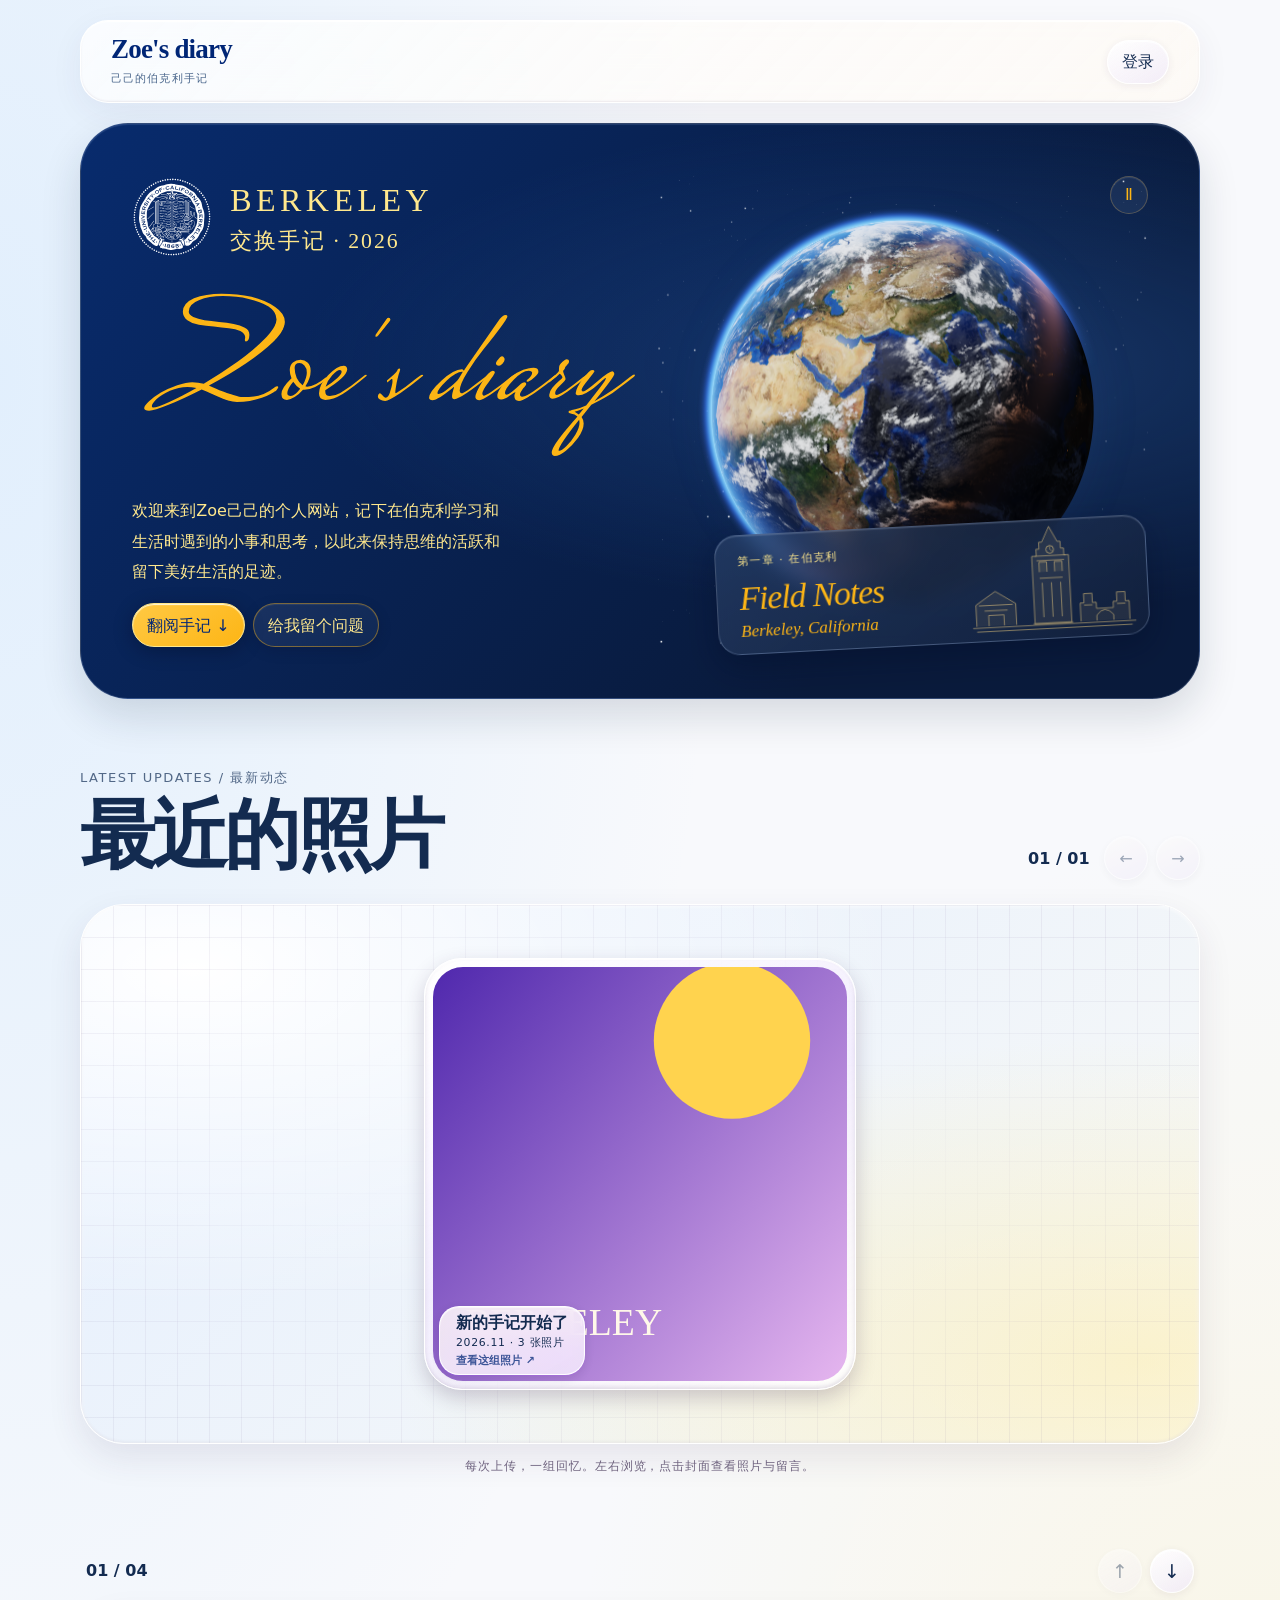
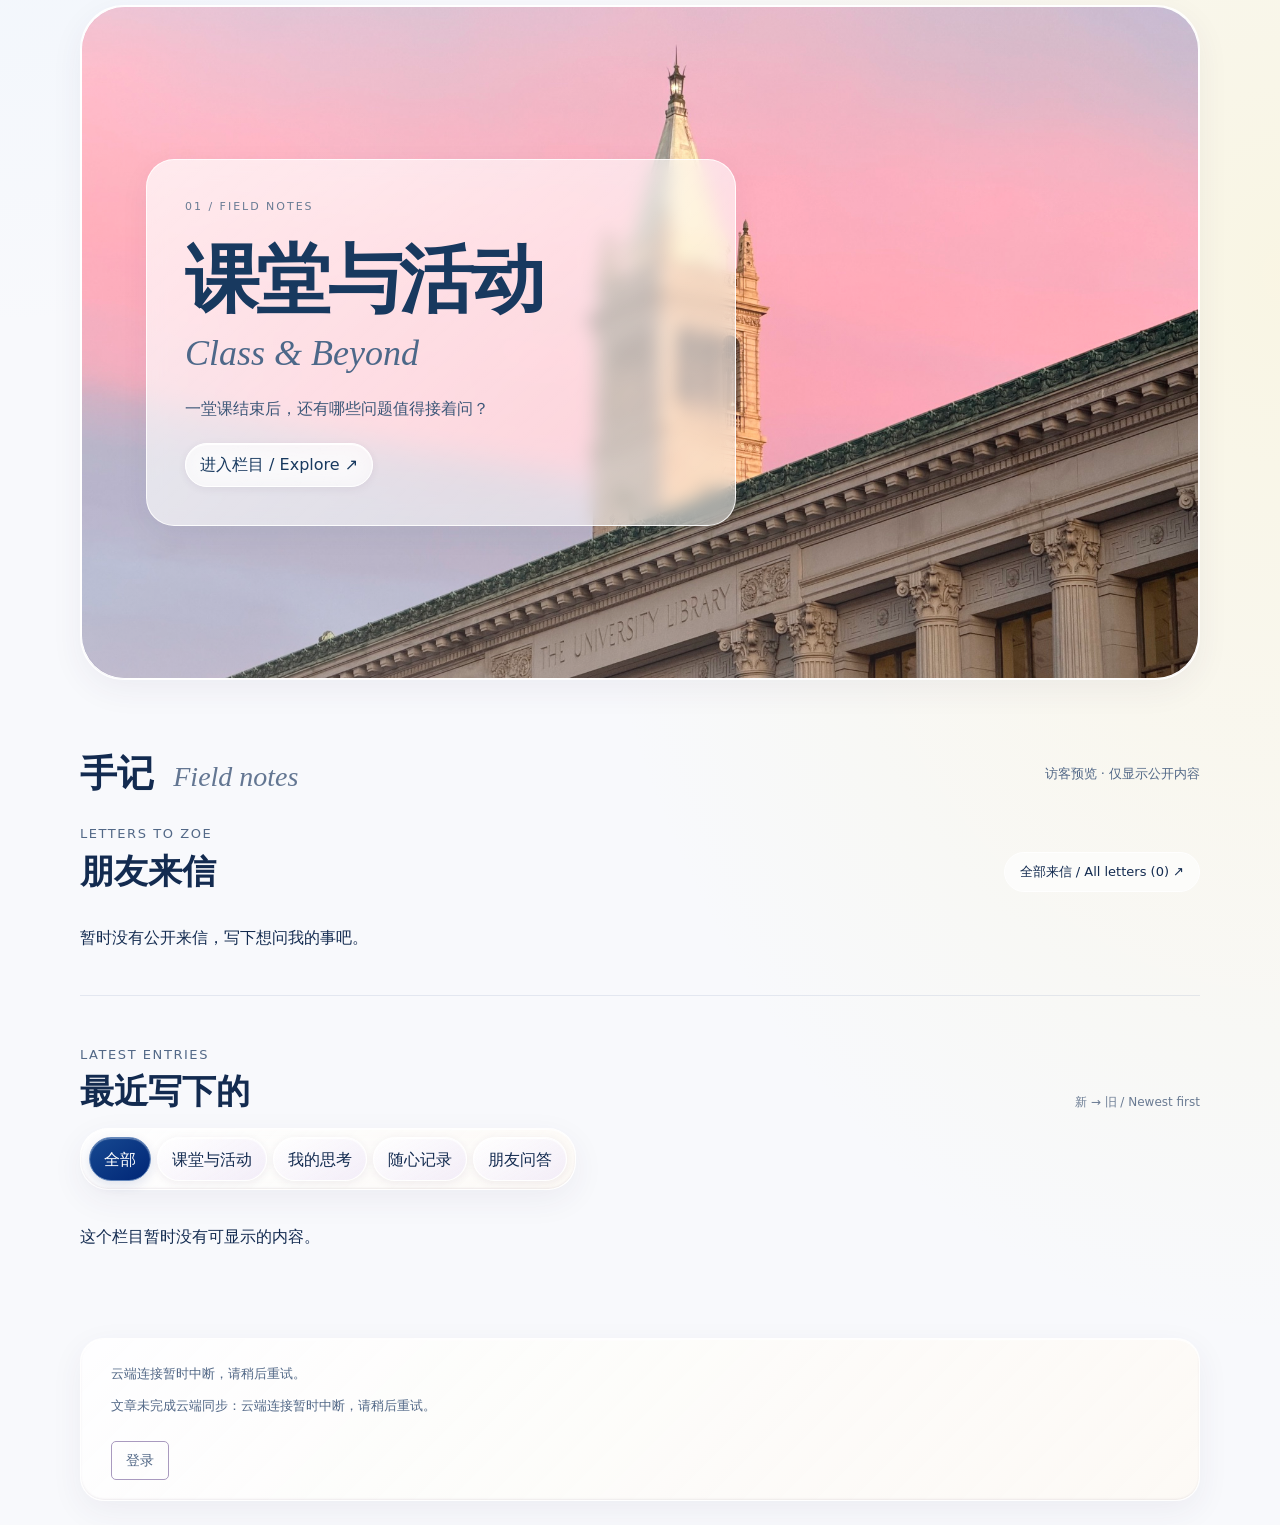
==== commit 10429d43: "Redirect root website to zoediary and preserve section links Use /zoediary/ as the canonical diary U" ====
--- a/index.html
+++ b/index.html
@@ -1,82 +1 @@
-<!doctype html><html lang="zh-CN"><head><meta charset="utf-8"><meta name="viewport" content="width=device-width,initial-scale=1"><meta name="description" content="Zoe 在伯克利的学习与生活手记"><title>Zoe's diary</title><link rel="stylesheet" href="styles.css?v=independent-1"><link rel="stylesheet" href="diary.css?v=independent-1"><link rel="stylesheet" href="journal.css?v=independent-1"></head><body>
-<dialog id="intro" aria-label="开场动画"><b id="introCount" aria-hidden="true">100%</b><button type="button" id="skipIntro">跳过开场</button></dialog>
-<header><strong lang="en">Zoe's diary<span>己己的伯克利手记</span></strong><button id="loginEntry" type="button">登录</button><button id="authorEntry" type="button" hidden>作者中心</button><button id="openEntryTrash" type="button" hidden>已删除内容</button><button id="mode" hidden>切换访客预览</button><button class="primary" id="new" hidden>＋ 写一篇</button></header>
-<main id="homeMain">
-  <div class="hero">
-    <div class="hero-copy"><div class="hero-identity"><img src="/asset-berkeley-seal.svg" width="80" height="80" alt="加利福尼亚大学伯克利分校校徽"><small class="label"><span lang="en">BERKELEY</span><br><span>交换手记 · 2026</span></small></div><h1><button id="titleSignature" type="button" lang="en" aria-label="Zoe's diary，点击重写">Zoe's diary</button></h1><p>欢迎来到Zoe己己的个人网站，记下在伯克利学习和生活时遇到的小事和思考，以此来保持思维的活跃和留下美好生活的足迹。</p><div class="actions"><button class="primary" id="browse">翻阅手记 ↓</button><button id="ask">给我留个问题</button></div></div>
-    <div class="hero-orbit">
-      <div id="heroGlobe" role="img" aria-label="缓缓旋转的地球，可左右拖动"><div class="globe-placeholder" aria-hidden="true"></div><canvas aria-hidden="true"></canvas></div>
-      <button id="globeMotion" type="button" aria-label="暂停地球自动旋转">Ⅱ</button>
-      <div class="chapter"><div class="chapter-copy"><small class="label">第一章 · 在伯克利</small><b id="latinSignature" lang="en">Field Notes</b><i>Berkeley, California</i></div>
-        <svg class="berkeley-skyline" viewBox="0 0 220 145" fill="none" aria-hidden="true">
-          <g fill="currentColor" fill-opacity=".12" stroke="currentColor" stroke-width="1" stroke-linejoin="round">
-            <path d="M8 132V104L34 87L60 104V132M12 105H56M19 112H49M24 132V118H44V132"/>
-            <path d="M84 132V44H90V35H94V26H98L108 6L118 26H122V35H126V44H132V132Z"/>
-            <path d="M88 44H128M90 50H126M93 65V52H103V65M113 65V52H123V65M93 73H123M96 79V124M108 79V124M120 79V124M82 132H134"/>
-            <path d="M144 132V108H149V96H160V108H165V116H187V108H192V96H203V108H208V132M165 132V125Q176 111 187 125V132M149 111H160M192 111H203"/>
-            <path d="M3 134H216M8 139H211" fill="none"/>
-          </g>
-          <circle cx="108" cy="36" r="5" stroke="currentColor" stroke-width="1.2"/>
-          <path d="M108 32V36L111 38" stroke="currentColor" stroke-width=".8"/>
-        </svg>
-      </div>
-    </div>
-  </div>
-  <section id="updates" aria-labelledby="updatesTitle">
-    <div class="updates-head">
-      <div><small class="label">LATEST UPDATES / 最新动态</small><h2 id="updatesTitle">最近的照片</h2></div>
-      <div class="actions">
-        <span id="updateCount" aria-live="polite">01 / 03</span>
-        <button id="updatePrev" aria-label="上一张照片" type="button">←</button>
-        <button id="updateNext" aria-label="下一张照片" type="button">→</button>
-        <button class="primary" id="addUpdate" type="button">＋ 上传照片</button>
-        <button id="openPhotoTrash" type="button" hidden>已删除照片</button>
-      </div>
-    </div>
-    <div id="coverflow" tabindex="0" role="region" aria-roledescription="carousel" aria-label="照片动态，按上传批次浏览，可左右拖动">
-      <div class="update-rail"><div class="update-stage"></div></div>
-    </div>
-    <p class="dragHint">每次上传，一组回忆。左右浏览，点击封面查看照片与留言。</p>
-  </section>
-  <section id="covers" aria-label="翻阅栏目"><div class="coverbar"><p id="coverCount" aria-live="polite">01 / 04</p><div class="actions"><button id="coverPrev" aria-label="上一个栏目">↑</button><button id="coverNext" aria-label="下一个栏目">↓</button></div></div><div id="coverTrack" tabindex="0" aria-label="栏目封面，可上下滑动"></div></section>
-  <section id="notes" tabindex="-1"><div class="bar"><h2>手记 <i>Field notes</i></h2><small id="view">作者视角 · 含私人记录</small></div><section id="pinnedLetters" aria-labelledby="pinnedHeading"><div class="notes-section-head"><div><small class="label">LETTERS TO ZOE</small><h3 id="pinnedHeading">朋友来信</h3></div><button id="allLetters" type="button">全部来信 ↗</button></div><div id="letterHighlights"></div></section><div class="notes-section-head"><div><small class="label">LATEST ENTRIES</small><h3>最近写下的</h3></div><span>新 → 旧 / Newest first</span></div><nav id="tabs" aria-label="手记栏目"></nav><div id="entries"></div></section>
-</main>
-<main id="journalPage" hidden tabindex="-1">
-  <div class="journal-nav"><button id="backToDiary" type="button">← 返回手记 / Back to diary</button><nav id="journalTabs" aria-label="切换手记栏目"></nav><button id="writeLetterFromJournal" hidden type="button">给我写封信 / Write a letter ↗</button></div>
-  <div class="journal-heading"><small class="label" id="journalEnglish"></small><h1 id="journalTitle"></h1><p id="journalDescription"></p></div>
-  <nav id="classTopics" hidden aria-label="课堂与活动分区"></nav>
-  <section id="journalGallerySection" aria-label="栏目文章画廊"><div id="journalGallery" tabindex="0" role="region" aria-roledescription="carousel" aria-label="左右滑动浏览文章"><div class="journal-rail"><div class="journal-stage"></div></div></div><div class="journal-gallery-controls"><button id="journalPrev" type="button" aria-label="上一篇文章">←</button><span id="journalCount" aria-live="polite"></span><button id="journalNext" type="button" aria-label="下一篇文章">→</button></div><p class="journal-hint">左右滑动，点击阅读 / Slide to explore, open to read</p><div id="journalEmpty" hidden><h2>这一页，还在慢慢写。</h2><p>New stories are on their way.</p><button id="writeInTopic" class="primary" type="button">在这里写一篇 ↗</button></div></section>
-</main>
-<dialog id="articleReader" aria-labelledby="articleHeading"><div class="article-reader-toolbar"><small id="articleCategory"></small><button id="closeArticle" type="button" aria-label="关闭文章">×</button></div><h2 id="articleHeading"></h2><p id="articleDate"></p><div id="articleBody" class="article-prose"></div><section id="articleDiscussion" aria-label="文章评论"><div class="bar"><h3>读后留言</h3><button id="refreshArticleComments" type="button">刷新留言</button></div><p class="discussion-note">留言默认仅你和 Zoe 可见，由 Zoe 决定是否公开；回复跟随原评论的可见范围。</p><div id="articleCommentList" aria-live="polite"></div><form id="articleCommentForm"><label>你的落款（选填）<input name="nickname" maxlength="40" autocomplete="nickname"></label><p id="articleReplyTarget" hidden></p><button id="cancelArticleReply" type="button" hidden>取消回复</button><label>写下你的想法<textarea name="body" required maxlength="2000" placeholder="读到这里，你想到了什么？"></textarea></label><button class="primary" type="submit">发送留言</button><p id="articleCommentStatus" role="status"></p></form></section><div class="article-reader-actions"><button id="previousArticle" type="button">← 上一篇</button><button id="editArticle" type="button">编辑文章</button><button id="editArticleCover" type="button">编辑封面</button><button id="deleteArticleEntry" type="button" hidden>删除文章</button><button id="nextArticle" type="button">下一篇 →</button></div></dialog>
-<dialog id="coverEditor" aria-labelledby="coverEditorHeading"><form id="coverForm"><div class="cover-editor-head"><div><small class="label">MAKE IT YOURS</small><h2 id="coverEditorHeading">编辑封面</h2></div><button id="closeCoverEditor" type="button" aria-label="关闭封面编辑">×</button></div><p>封面图片与文字单独保存，不会改动文章正文。</p><div class="cover-editor-layout"><div id="entryCoverPreview" aria-label="封面预览"></div><div><label>封面样式<select name="mode"><option value="auto">默认图片</option><option value="image">自选图片</option><option value="text">纯文字封面</option></select></label><label>封面图片<input name="image" type="file" accept="image/*"></label><label>封面标题（选填）<input name="title" maxlength="100" placeholder="留空沿用原有标题"></label><label>封面副标题（选填）<textarea name="subtitle" maxlength="160" placeholder="一句话、一段心情，或英文小标题"></textarea></label><button id="resetEntryCover" type="button">恢复默认封面</button></div></div><p id="coverSaveStatus" role="status"></p><div class="actions"><button id="saveEntryCover" class="primary" type="submit">保存封面</button><button id="cancelEntryCover" type="button">取消</button></div></form></dialog>
-<footer><small id="cloudNotice" role="status">正在连接云端…</small><div class="actions"><button id="importLocal" hidden type="button">同步本机旧照片到云端</button><button id="importLetters" hidden type="button">同步本机旧留言到云端</button></div><small id="articleSyncStatus" role="status">正在连接文章云端…</small><button id="retryArticleSync" type="button" hidden>重试文章同步</button><div class="account-footer"><button id="footerLogin" type="button">登录</button><button id="footerAuthor" type="button" hidden>作者中心</button></div></footer>
-<dialog id="loginPanel" aria-labelledby="loginHeading"><div class="bar"><h2 id="loginHeading">Google 登录</h2><button type="button" data-close aria-label="关闭登录说明">×</button></div><p id="loginMessage">公开内容无需登录。只有 Zoe 指定的 Google 账号可以进入作者中心。</p><p>手机和电脑都可以直接通过浏览器登录。</p><a id="accountSignIn" class="account-link primary" target="_top" href="https://zoe-diary.zoe-diary-independent.workers.dev/auth/login">使用 Google 登录</a></dialog>
-<dialog id="authorCenter" aria-labelledby="authorHeading"><div class="bar"><div><small>YOUR DIARY, YOUR SPACE</small><h2 id="authorHeading">作者中心</h2></div><button type="button" data-close aria-label="关闭作者中心">×</button></div><p>欢迎回来，Zoe。文章和照片保存在同一个云端，手机与电脑同步。</p><div class="actions author-shortcuts"><button id="authorWrite" class="primary" type="button">写一篇文章</button><button id="authorUpload" type="button">上传一组照片</button><button id="openMigration" type="button">迁移与备份</button><button id="authorLetters" type="button">回复来信</button></div><nav class="author-tabs" aria-label="作者管理内容"><button id="authorArticleTab" type="button" aria-pressed="true">文章管理</button><button id="authorPhotoTab" type="button" aria-pressed="false">照片管理</button></nav><p id="authorCenterStatus" role="status"></p><div id="authorArticleList"></div><div id="authorAlbumList" hidden></div><div class="account-footer"><form method="post" action="/auth/logout"><button type="submit">退出账号</button></form><span>只有作者账号能进入此处。</span></div></dialog>
-<dialog id="migrationPanel" aria-labelledby="migrationHeading"><div class="bar"><h2 id="migrationHeading">迁移与备份</h2><button type="button" data-close aria-label="关闭迁移面板">×</button></div><p>导入原网站的完整云端备份，保留私密设置、照片原图、评论和相册顺序。现有的不同内容不会被覆盖。</p><p id="migrationStatus" role="status"></p><input id="migrationFile" type="file" accept=".ndjson" hidden><button id="chooseMigration" type="button">选择原网站备份文件</button><a class="account-link" href="/api/migration/export" download>下载当前云端备份</a></dialog>
-<dialog id="editor"><form id="editForm"><h2 id="editHeading">写一篇</h2><label>标题<input name="title" required maxlength="120"></label><div class="meta-fields"><label>栏目<select name="category"></select></label><label>可见范围<select name="visibility"><option value="private">仅自己可见</option><option value="public">所有访客可见</option></select></label></div><div class="meta-fields"><label id="topicLabel" hidden>课堂分区<select name="topic"><option>有趣的经济学小知识</option><option>beyond lecture</option></select></label><label>发表时间<input type="datetime-local" name="publishedAt"><small>未记日期的旧手记可留空</small></label></div><strong id="proseLabel">正文</strong><div class="actions prose-tools" role="group" aria-label="正文排版"><button type="button" data-format="formatBlock" data-value="p">正文</button><button type="button" data-format="formatBlock" data-value="h4">小标题</button><button type="button" data-format="bold">加粗</button><button type="button" data-format="italic">斜体</button><button type="button" data-format="insertUnorderedList">列表</button><button type="button" data-format="justifyLeft">左对齐</button><button type="button" data-format="justifyCenter">居中</button><button type="button" id="photo">＋ 相册图片</button><input hidden type="file" id="photos" accept="image/*" multiple></div><div id="imageTools" class="actions prose-tools" role="group" aria-label="图片排版" hidden><label class="image-size">图片宽度 <output id="imagePercent" for="imageSize"></output><input id="imageSize" type="range" min="10" max="100" step="1"></label><button type="button" data-image-align="left">左侧环绕</button><button type="button" data-image-align="center">居中独占</button><button type="button" data-image-align="right">右侧环绕</button><button type="button" id="removePhoto">移除图片</button><input id="imageAlt" aria-label="图片说明" placeholder="图片说明（选填）"></div><div id="prose" class="article-prose" contenteditable="true" role="textbox" aria-multiline="true" aria-labelledby="proseLabel"></div><label id="replyLabel">公开回复<textarea name="reply"></textarea></label><div class="actions"><button class="primary">保存</button><button type="button" data-close>取消</button></div></form></dialog>
-<dialog id="question"><form id="askForm"><h2 id="askHeading">给己己写封信</h2><button id="openSentLetters" type="button">我寄出的信</button><p>信会先进入私人收件箱，由己己决定是否公开回复。公开回复后，填写的落款也会随信展示。</p><label>落款（选填）<input name="nickname" maxlength="40"></label><label>想问什么？<textarea name="message" required maxlength="2000" placeholder="亲爱的己己，"></textarea></label><div class="actions"><button class="primary">折好信纸并寄出</button><button type="button" data-close>取消</button></div></form></dialog>
-<dialog id="updateEditor"><form id="updateForm"><h2>上传一组新动态</h2><p>一次选择的照片会合成一组动态，第一张作为封面，最新上传的一组排在最前。每组最多 50 张。</p><label>这组照片的标题（选填）<input name="caption" maxlength="80" placeholder="例如：周末去了 Big Sur"></label><label>照片<input name="images" type="file" accept="image/*" multiple required></label><div class="actions"><button class="primary">添加到首页</button><button type="button" data-close>取消</button></div></form></dialog>
-<dialog id="albumReader" aria-labelledby="albumHeading">
-  <div class="album-toolbar"><div><small class="label">A LITTLE MOMENT / 照片手记</small><h2 id="albumHeading"></h2><p id="albumMeta"></p><button id="openAlbumManager" type="button" hidden>管理这组照片</button></div><button id="closeAlbum" type="button" aria-label="关闭照片组">×</button></div>
-  <div class="album-layout">
-    <div class="album-photos"><div id="swipeStack" role="group" aria-label="这组照片，可左右滑动"></div><div class="album-controls"><button id="albumPrev" type="button" aria-label="上一张组内照片">←</button><span id="albumCount" aria-live="polite"></span><button id="albumNext" type="button" aria-label="下一张组内照片">→</button></div><p class="stack-hint">左右滑动照片，或使用方向键</p><p id="photoCaption"></p><div class="photo-author-actions" id="photoAuthorActions" hidden><button id="manageAlbumFromPhoto" type="button">增加或删除照片</button><button id="editPhotoText" type="button">编辑标题与说明</button><button id="deletePhoto" type="button">删除这张照片</button></div><p id="photoManageStatus" role="status"></p></div>
-    <section class="photo-conversation" aria-labelledby="commentsHeading"><div class="conversation-heading"><h3 id="commentsHeading">照片旁的悄悄话</h3><button id="refreshComments" type="button" aria-label="刷新照片评论">↻</button></div><p class="comment-note">每张照片有自己的留言，评论与回复对访客可见。</p><div id="photoComments" role="log" aria-live="polite" aria-label="照片评论"></div><p id="commentStatus" role="status"></p><form id="commentForm"><div id="replyContext" hidden><span></span><button id="cancelReply" type="button" aria-label="取消回复">×</button></div><label>你的昵称（选填）<input id="commentNickname" name="nickname" maxlength="40" autocomplete="nickname" placeholder="一位朋友"></label><label id="commentBodyLabel" for="commentBody">写一条评论</label><textarea id="commentBody" name="body" required maxlength="1000" placeholder="留下这一刻的心情…"></textarea><div class="actions"><button class="primary" id="sendComment" type="submit">发送评论 ↗</button><span class="comment-sending" hidden aria-label="正在发送"><i></i><i></i><i></i></span></div></form></section>
-  </div>
-</dialog>
-<dialog id="photoTextEditor" aria-labelledby="photoTextHeading"><form id="photoTextForm"><h2 id="photoTextHeading">编辑照片文字</h2><label>这组照片的标题<input name="title" maxlength="80" required></label><label>当前照片的说明<textarea name="caption" maxlength="500" placeholder="记下照片里的故事…"></textarea></label><p id="photoTextStatus" role="status"></p><div class="actions"><button class="primary" type="submit">保存文字</button><button id="cancelPhotoText" type="button">取消</button></div></form></dialog>
-<dialog id="commentEditor" aria-labelledby="commentEditorHeading"><form id="commentEditForm"><h2 id="commentEditorHeading">编辑评论</h2><label id="commentEditLabel">评论内容<textarea name="body" maxlength="1000" required></textarea></label><p id="commentDeleteNote" hidden>删除后会隐藏评论内容，已有回复保留。你可以点击“恢复评论”撤销删除。</p><p id="commentEditStatus" role="status"></p><div class="actions"><button id="saveCommentEdit" class="primary" type="submit">保存评论</button><button id="cancelCommentEdit" type="button">取消</button></div></form></dialog>
-<dialog id="photoDeleteConfirm" aria-labelledby="photoDeleteHeading"><h2 id="photoDeleteHeading">删除这张照片？</h2><p>照片将从动态中移除。你可以在“已删除照片”中恢复，原有留言也会保留。</p><p id="photoDeleteStatus" role="status"></p><div class="actions"><button id="confirmPhotoDelete" class="primary" type="button">移入已删除照片</button><button id="cancelPhotoDelete" type="button">保留照片</button></div></dialog>
-<dialog id="photoTrash" aria-labelledby="photoTrashHeading"><div class="bar"><h2 id="photoTrashHeading">已删除照片</h2><button id="closePhotoTrash" type="button" aria-label="关闭已删除照片">×</button></div><p id="photoTrashStatus" role="status"></p><div id="photoTrashList"></div></dialog>
-<dialog id="letterReader" aria-labelledby="letterHeading">
-  <div class="letter-toolbar"><h2 id="letterHeading">朋友来信</h2><button type="button" id="closeLetter" aria-label="关闭来信">×</button></div>
-  <p id="letterSender" class="letter-sender" hidden></p>
-  <div class="envelope-scene">
-    <div class="envelope-back"></div>
-    <div class="folded-letter" aria-hidden="true"><div class="paper-fold fold-top"></div><div class="paper-fold fold-middle"></div><div class="paper-fold fold-bottom"></div></div>
-    <div class="envelope-front"><span>TO 己己</span><p>一封朋友的来信</p><div class="envelope-folds" aria-hidden="true"></div><i class="wax-seal" aria-hidden="true">♥</i></div>
-    <button id="tearStrip" class="tear-strip" type="button" aria-label="撕开信封"><span>向左拖动撕开 ←</span></button>
-  </div>
-  <div class="letter-content" hidden tabindex="-1"><div class="paper-ornament" aria-hidden="true"></div><p class="letter-date"></p><h3></h3><div class="letter-message"></div><div class="letter-reply"></div></div>
-  <p class="tear-hint">拖动撕条，或点击撕开信封</p><button id="replyLetterEntry" type="button" hidden>回复</button><button id="deleteLetterEntry" type="button" hidden>删除来信</button>
-</dialog>
-<dialog id="albumManager" aria-labelledby="albumManagerHeading"><div class="bar"><div><small>PHOTO COLLECTION</small><h2 id="albumManagerHeading">管理这组照片</h2></div><button id="closeAlbumManager" type="button" aria-label="关闭照片管理">×</button></div><p id="albumManagerTitle"></p><p>追加的照片会留在这一组，照片组的发布时间保持不变。删除的照片可以从首页“已删除照片”恢复。</p><button id="appendAlbumPhotos" class="primary" type="button">添加照片到这一组</button><input id="albumNewPhotos" type="file" accept="image/*" multiple hidden><p class="album-sort-note">按住“拖动排序”调整位置，松手后自动保存；也可用前移、后移按钮。封面可单独选择，顺序和封面会同步到手机、电脑及访客页面。</p><p id="albumManagerStatus" role="status"></p><div id="albumManagerGrid"></div></dialog><dialog id="entryDeleteConfirm" aria-labelledby="entryDeleteHeading"><h2 id="entryDeleteHeading">删除内容？</h2><p id="entryDeleteTitle"></p><p>删除后会从页面隐藏，你可以在顶部的“已删除内容”中恢复。</p><p id="entryDeleteStatus" role="status"></p><div class="actions"><button id="confirmEntryDelete" class="primary" type="button">删除并保留恢复副本</button><button id="cancelEntryDelete" type="button">取消</button></div></dialog><dialog id="entryTrash" aria-labelledby="entryTrashHeading"><div class="bar"><h2 id="entryTrashHeading">已删除内容</h2><button id="closeEntryTrash" type="button" aria-label="关闭已删除内容">×</button></div><p id="entryTrashStatus" role="status"></p><div id="entryTrashList"></div></dialog><dialog id="letterReplyEditor" aria-labelledby="letterReplyHeading"><form id="letterReplyForm"><h2 id="letterReplyHeading">回复来信</h2><p id="replySender"></p><div id="replyOriginal" class="reply-original article-prose"></div><p class="discussion-note">这是对方的原文，只有写信人可以修改。</p><label>你的回复<textarea name="reply" maxlength="5000" placeholder="亲爱的朋友，"></textarea></label><label>可见范围<select name="visibility"><option value="private">仅自己与写信人可见</option><option value="public">公开来信与回复</option></select></label><p id="letterReplyStatus" role="status"></p><div class="actions"><button class="primary" type="submit">保存回复</button><button type="button" data-close>取消</button></div></form></dialog><dialog id="sentLetters" aria-labelledby="sentLettersHeading"><div class="bar"><h2 id="sentLettersHeading">我寄出的信</h2><button type="button" data-close aria-label="关闭">×</button></div><p>登录寄信时的同一账号，或使用寄信时的设备与浏览器，可以修改自己的原文。修改后会转为私密，等待 Zoe 再次决定是否公开。</p><div id="sentLetterList"></div><p id="sentLettersStatus" role="status"></p></dialog><script src="pages-config.js"></script><script src="stationery.js?v=independent-1"></script><script src="letters.js?v=independent-1"></script><script src="journal-data.js?v=independent-1"></script><script src="script.js?v=independent-1"></script><script src="journal.js?v=independent-1"></script><script src="cover-editor.js?v=independent-1"></script><script src="entry-management.js?v=independent-1"></script><script src="articles.js?v=independent-1"></script><script src="signature.js?v=independent-1"></script><script src="albums.js?v=independent-1"></script><script src="author.js?v=independent-1"></script><script src="migration-ui.js?v=independent-1"></script><script src="discussion.js?v=independent-1"></script><script src="garden.js?v=independent-1"></script><script type="module" src="earth.js?v=independent-1"></script></body></html>
+<!doctype html><html lang="zh-CN"><head><meta charset="utf-8"><meta name="viewport" content="width=device-width,initial-scale=1"><title>Zoe's diary</title><link rel="canonical" href="https://zoe-517.github.io/zoediary/"><meta http-equiv="refresh" content="0;url=/zoediary/"><script>const target=new URL('/zoediary/',location.origin);target.search=location.search;target.hash=location.hash;location.replace(target.href);</script></head><body><p>网站已移至 <a href="/zoediary/">Zoe's diary</a>。</p></body></html>
